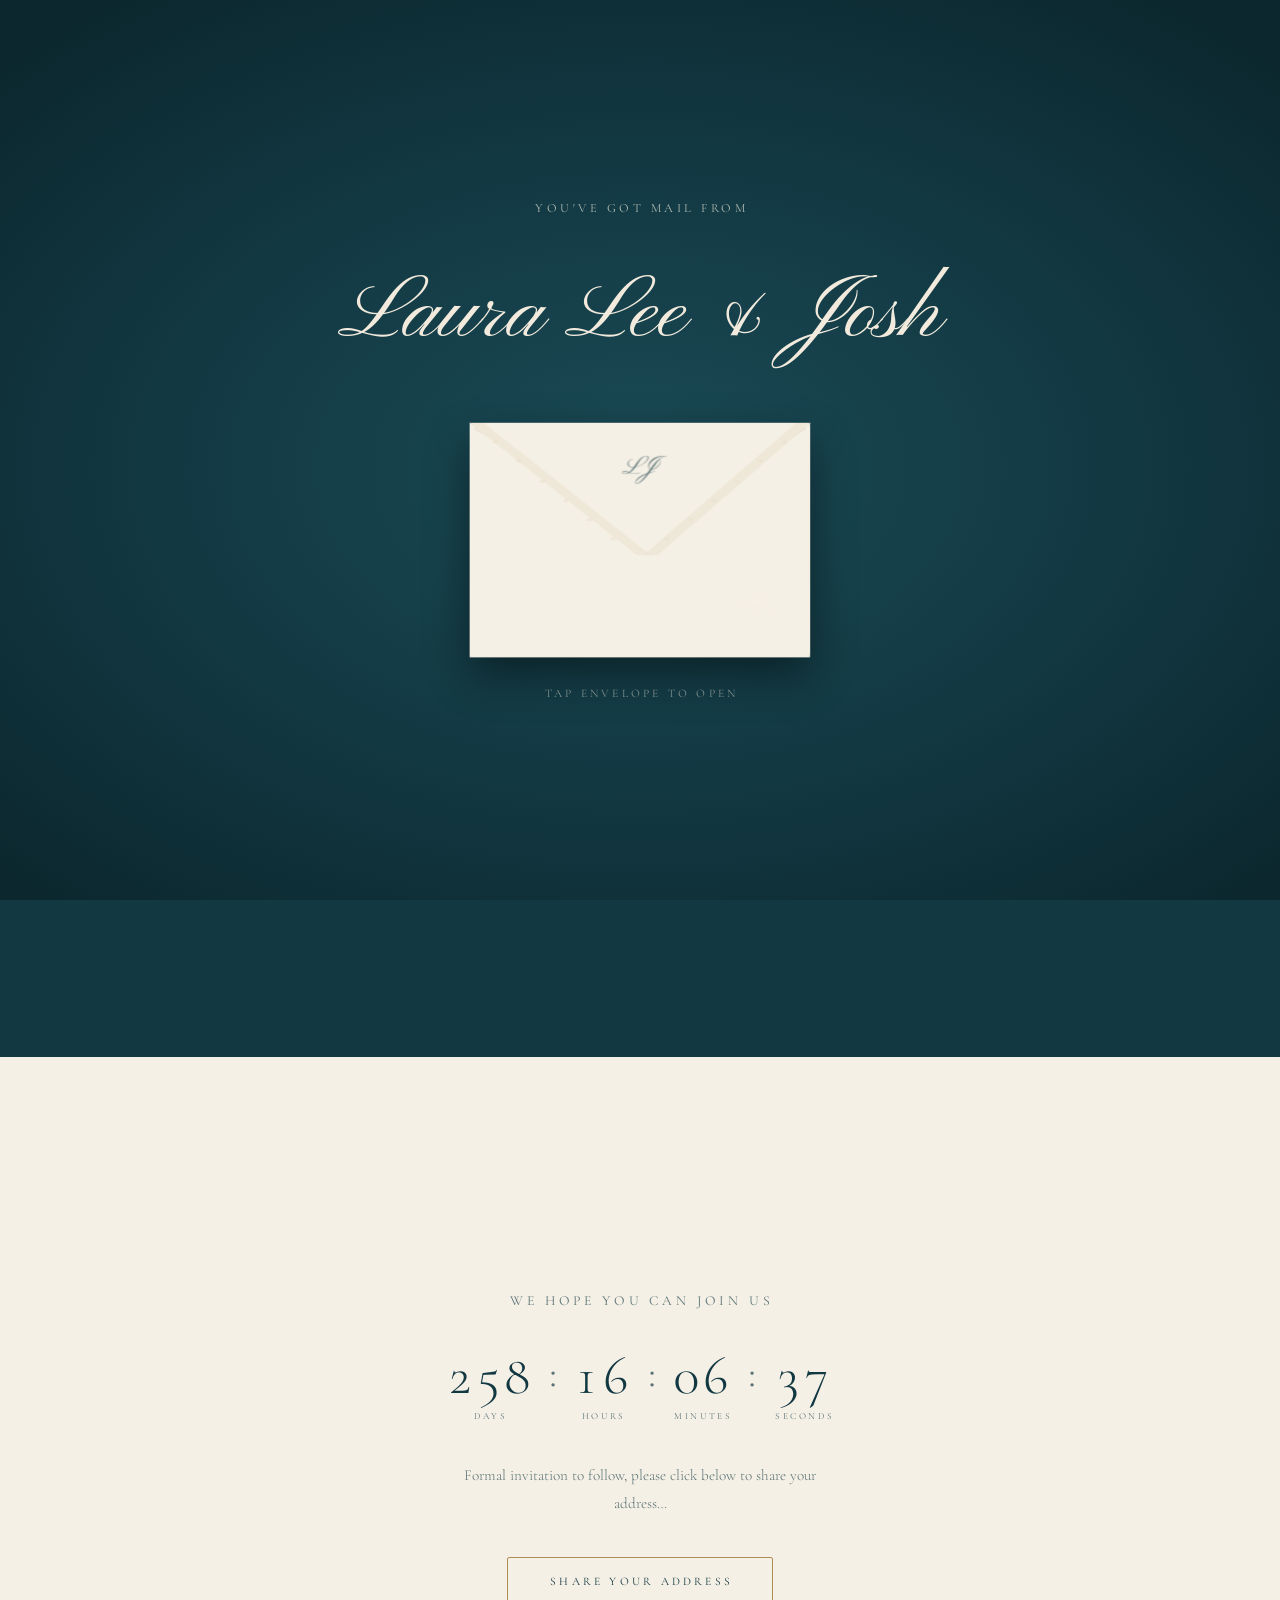
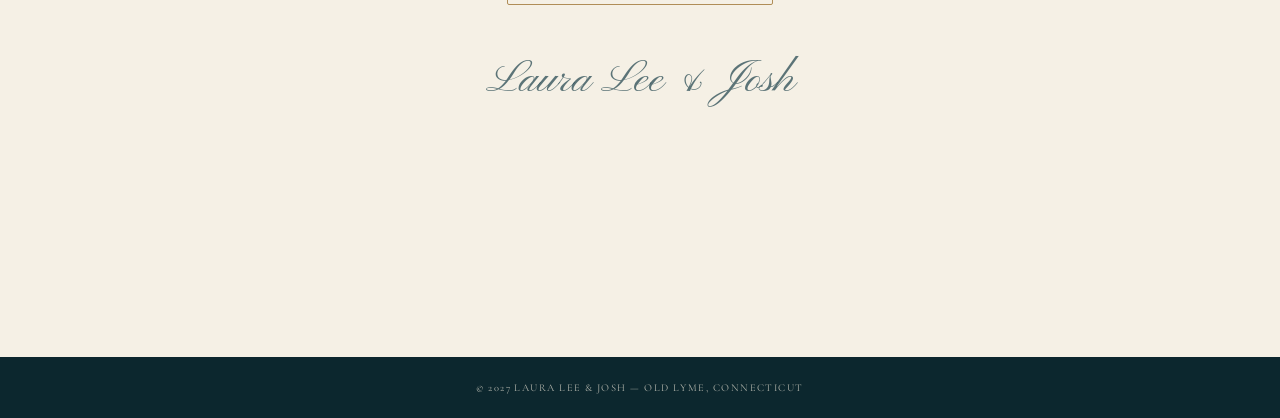
==== index.html @ 355c0dd0 "initial commit" ====
<!DOCTYPE html>
<html lang="en">
<head>
  <meta charset="UTF-8">
  <meta name="viewport" content="width=device-width, initial-scale=1.0">
  <title>Laura Lee &amp; Josh — August 21, 2027</title>
  <meta name="description" content="Laura Lee &amp; Josh are getting married in Old Lyme, Connecticut on August 21, 2027. Formal invitation to follow.">

  <meta property="og:title" content="Laura Lee &amp; Josh — August 21, 2027">
  <meta property="og:description" content="Laura Lee &amp; Josh are getting married in Old Lyme, Connecticut on August 21, 2027. Formal invitation to follow.">
  <meta property="og:image" content="assets/og-image.jpg">
  <meta property="og:image:width" content="1200">
  <meta property="og:image:height" content="630">
  <meta property="og:type" content="website">

  <meta name="twitter:card" content="summary_large_image">
  <meta name="twitter:title" content="Laura Lee &amp; Josh — August 21, 2027">
  <meta name="twitter:description" content="Laura Lee &amp; Josh are getting married in Old Lyme, Connecticut on August 21, 2027. Formal invitation to follow.">
  <meta name="twitter:image" content="assets/og-image.jpg">

  <link rel="preconnect" href="https://fonts.googleapis.com">
  <link rel="preconnect" href="https://fonts.gstatic.com" crossorigin>
  <link href="https://fonts.googleapis.com/css2?family=Pinyon+Script&family=Cormorant+Garamond:wght@300;400;500&display=swap" rel="stylesheet">

  <link rel="stylesheet" href="styles.css">
</head>
<body>
<main>

  <!-- ══════════════ SCENE 1: GATE ══════════════ -->
  <section class="gate" id="gate" aria-label="Save the date announcement">

    <p class="gate-eyebrow" aria-hidden="true">YOU'VE GOT MAIL FROM</p>

    <h1 class="gate-names">Laura Lee &amp; Josh</h1>

    <div class="gate-envelope-wrap">
      <button class="gate-envelope" id="envelope-btn" aria-label="Open the envelope">
        <div class="env-stage">
          <div class="env-scene" id="env-scene">

            <!-- Back panel -->
            <div class="env-back" aria-hidden="true">
              <svg viewBox="0 0 145 100" preserveAspectRatio="none"
                   style="position:absolute;inset:0;width:100%;height:100%"
                   aria-hidden="true" focusable="false">
                <rect width="145" height="100" rx="2" fill="var(--cream-shade)"/>
              </svg>
            </div>

            <!-- Interior lace liner -->
            <div class="env-liner" aria-hidden="true">
              <svg viewBox="0 0 145 100" preserveAspectRatio="none"
                   style="position:absolute;inset:0;width:100%;height:100%"
                   aria-hidden="true" focusable="false">
                <defs>
                  <pattern id="p-liner" x="0" y="0" width="14" height="14"
                           patternUnits="userSpaceOnUse">
                    <path d="M 0 7 Q 3.5 1 7 7 Q 10.5 1 14 7"
                          stroke="var(--cream-shade)" stroke-width="0.75" fill="none"/>
                    <circle cx="7" cy="11.5" r="1" fill="var(--cream-shade)"/>
                  </pattern>
                </defs>
                <rect width="145" height="100" fill="var(--cream)"/>
                <rect width="145" height="100" fill="url(#p-liner)" opacity="0.55"/>
              </svg>
            </div>

            <!-- Body — V-shaped pocket front -->
            <div class="env-body" aria-hidden="true">
              <svg viewBox="0 0 145 100" preserveAspectRatio="none"
                   style="position:absolute;inset:0;width:100%;height:100%"
                   aria-hidden="true" focusable="false">
                <path d="M 0 0 L 72.5 39 L 145 0 L 145 100 L 0 100 Z"
                      fill="var(--cream)"/>
                <path d="M 2 2 L 72.5 40 L 143 2"
                      stroke="var(--cream-shade)" stroke-width="1.5"
                      fill="none" opacity="0.6"/>
              </svg>
            </div>

            <!-- Shadow overlay — sweeps as flap opens -->
            <div class="env-shadow" aria-hidden="true">
              <svg viewBox="0 0 145 100" preserveAspectRatio="none"
                   style="position:absolute;inset:0;width:100%;height:100%"
                   aria-hidden="true" focusable="false">
                <defs>
                  <linearGradient id="g-shadow" x1="0" y1="0" x2="0" y2="1">
                    <stop offset="0%"  stop-color="rgba(0,0,0,0.38)"/>
                    <stop offset="75%" stop-color="rgba(0,0,0,0)"/>
                  </linearGradient>
                </defs>
                <rect width="145" height="100" fill="url(#g-shadow)"/>
              </svg>
            </div>

            <!-- Flap — the rotating 3D piece -->
            <div class="env-flap" id="env-flap">

              <!-- Front face: visible when envelope is closed -->
              <div class="env-flap-front" aria-hidden="true">
                <svg viewBox="0 0 145 100" preserveAspectRatio="none"
                     style="position:absolute;inset:0;width:100%;height:100%"
                     aria-hidden="true" focusable="false">
                  <!-- Flap body -->
                  <polygon points="0,0 145,0 72.5,100" fill="var(--cream)"/>
                  <!-- Lace trim — left edge -->
                  <polygon points="0,0 6,0 77,97 71,97"
                           fill="var(--cream-shade)" opacity="0.45"/>
                  <!-- Lace trim — right edge -->
                  <polygon points="145,0 139,0 74,97 80,97"
                           fill="var(--cream-shade)" opacity="0.45"/>
                  <!-- Scallop dots along left edge -->
                  <circle cx="11" cy="14" r="1.2" fill="var(--cream-shade)" opacity="0.5"/>
                  <circle cx="21" cy="28" r="1.2" fill="var(--cream-shade)" opacity="0.5"/>
                  <circle cx="31" cy="43" r="1.2" fill="var(--cream-shade)" opacity="0.5"/>
                  <circle cx="41" cy="57" r="1.2" fill="var(--cream-shade)" opacity="0.5"/>
                  <circle cx="51" cy="71" r="1.2" fill="var(--cream-shade)" opacity="0.5"/>
                  <circle cx="61" cy="85" r="1.2" fill="var(--cream-shade)" opacity="0.5"/>
                  <!-- Scallop dots along right edge -->
                  <circle cx="134" cy="14" r="1.2" fill="var(--cream-shade)" opacity="0.5"/>
                  <circle cx="124" cy="28" r="1.2" fill="var(--cream-shade)" opacity="0.5"/>
                  <circle cx="114" cy="43" r="1.2" fill="var(--cream-shade)" opacity="0.5"/>
                  <circle cx="104" cy="57" r="1.2" fill="var(--cream-shade)" opacity="0.5"/>
                  <circle cx="94"  cy="71" r="1.2" fill="var(--cream-shade)" opacity="0.5"/>
                  <circle cx="84"  cy="85" r="1.2" fill="var(--cream-shade)" opacity="0.5"/>
                </svg>
                <span class="env-monogram" aria-hidden="true">LJ</span>
              </div>

              <!-- Back face: lace liner underside — visible when open -->
              <div class="env-flap-back" aria-hidden="true">
                <svg viewBox="0 0 145 100" preserveAspectRatio="none"
                     style="position:absolute;inset:0;width:100%;height:100%"
                     aria-hidden="true" focusable="false">
                  <defs>
                    <pattern id="p-flap-back" x="0" y="0" width="14" height="14"
                             patternUnits="userSpaceOnUse">
                      <path d="M 0 7 Q 3.5 1 7 7 Q 10.5 1 14 7"
                            stroke="var(--sand)" stroke-width="0.75" fill="none"/>
                      <circle cx="7" cy="11.5" r="1" fill="var(--sand)"/>
                    </pattern>
                    <clipPath id="cp-flap">
                      <polygon points="0,0 145,0 72.5,100"/>
                    </clipPath>
                  </defs>
                  <polygon points="0,0 145,0 72.5,100" fill="var(--cream-shade)"/>
                  <rect width="145" height="100"
                        fill="url(#p-flap-back)"
                        opacity="0.6"
                        clip-path="url(#cp-flap)"/>
                </svg>
              </div>

            </div><!-- /env-flap -->

            <!-- Ribbon bow -->
            <svg class="env-bow" viewBox="0 0 44 44" fill="none"
                 aria-hidden="true" focusable="false">
              <path d="M 22 23 C 15 15 6 17 7 23 C 8 29 16 29 21 25 Z"
                    fill="var(--cream)" opacity="0.78"/>
              <path d="M 22 23 C 29 15 38 17 37 23 C 36 29 28 29 23 25 Z"
                    fill="var(--cream)" opacity="0.78"/>
              <path d="M 21 25 C 17 31 12 37 9 42"
                    stroke="var(--cream)" stroke-width="1.8"
                    stroke-linecap="round" opacity="0.82"/>
              <path d="M 23 25 C 27 31 32 37 35 42"
                    stroke="var(--cream)" stroke-width="1.8"
                    stroke-linecap="round" opacity="0.82"/>
              <ellipse cx="22" cy="23.5" rx="3.8" ry="2.6"
                       fill="var(--cream)" opacity="0.95"/>
            </svg>

          </div><!-- /env-scene -->
        </div><!-- /env-stage -->
      </button>
    </div><!-- /gate-envelope-wrap -->

    <p class="gate-prompt" id="gate-prompt" aria-hidden="true">TAP ENVELOPE TO OPEN</p>

  </section><!-- /gate -->


  <!-- ══════════════ SCENE 3: CARD ══════════════ -->
  <section class="card-scene" id="card" aria-hidden="true" tabindex="-1">

    <p class="card-eyebrow">WE'RE GETTING MARRIED!</p>

    <h2 class="card-names">Laura Lee &amp; Josh</h2>

    <!-- The Still Life -->
    <div class="still-life"
         role="img"
         aria-label="Save the date card with wedding photos, greenery, and a coral wax seal reading August 21st 2027, Old Lyme, Connecticut">

      <!-- z0: Envelope back panel -->
      <div class="sl-back"></div>

      <!-- z1: Open flap with lace liner arch -->
      <div class="sl-flap-open" aria-hidden="true">
        <svg viewBox="0 0 480 220" preserveAspectRatio="none"
             style="width:100%;height:100%" aria-hidden="true" focusable="false">
          <defs>
            <pattern id="p-open-flap" x="0" y="0" width="16" height="16"
                     patternUnits="userSpaceOnUse">
              <path d="M 0 8 Q 4 1.5 8 8 Q 12 1.5 16 8"
                    stroke="var(--sand)" stroke-width="0.9" fill="none"/>
              <circle cx="8" cy="13" r="1.1" fill="var(--sand)"/>
            </pattern>
          </defs>
          <path d="M 0 0 L 480 0 L 480 165
                   Q 445 140 405 155 Q 365 172 325 150
                   Q 285 128 245 150 Q 205 172 165 152
                   Q 125 132 85 155 Q 45 178 0 158 Z"
                fill="var(--cream-shade)"/>
          <path d="M 0 0 L 480 0 L 480 165
                   Q 445 140 405 155 Q 365 172 325 150
                   Q 285 128 245 150 Q 205 172 165 152
                   Q 125 132 85 155 Q 45 178 0 158 Z"
                fill="url(#p-open-flap)" opacity="0.4"/>
          <!-- Scalloped bottom edge -->
          <path d="M 0 158 Q 45 178 85 155 Q 125 132 165 152
                   Q 205 172 245 150 Q 285 128 325 150
                   Q 365 172 405 155 Q 445 140 480 165"
                stroke="var(--cream-deep)" stroke-width="2" fill="none"/>
        </svg>
      </div>

      <!-- z2: Greenery -->
      <svg class="sl-greenery" viewBox="0 0 480 380"
           preserveAspectRatio="xMidYMax meet"
           aria-hidden="true" focusable="false">
        <!-- Left: arcing stem with alternating oval leaves -->
        <path d="M 95 370 Q 82 285 93 205 Q 102 152 96 82 Q 93 50 98 18"
              stroke="var(--marsh)" stroke-width="2.5"
              fill="none" stroke-linecap="round"/>
        <ellipse cx="81" cy="338" rx="17" ry="9"
                 transform="rotate(-34 81 338)" fill="var(--marsh)" opacity="0.9"/>
        <ellipse cx="109" cy="304" rx="17" ry="9"
                 transform="rotate(22 109 304)" fill="var(--marsh-pale)"/>
        <ellipse cx="80" cy="272" rx="16" ry="8.5"
                 transform="rotate(-36 80 272)" fill="var(--marsh)" opacity="0.9"/>
        <ellipse cx="108" cy="241" rx="15.5" ry="8"
                 transform="rotate(19 108 241)" fill="var(--marsh-pale)" opacity="0.85"/>
        <ellipse cx="82" cy="212" rx="14.5" ry="7.5"
                 transform="rotate(-30 82 212)" fill="var(--marsh)" opacity="0.85"/>
        <ellipse cx="106" cy="184" rx="14" ry="7"
                 transform="rotate(24 106 184)" fill="var(--marsh-pale)" opacity="0.8"/>
        <ellipse cx="84" cy="158" rx="13" ry="6.5"
                 transform="rotate(-28 84 158)" fill="var(--marsh)" opacity="0.8"/>
        <ellipse cx="103" cy="132" rx="12" ry="6"
                 transform="rotate(20 103 132)" fill="var(--marsh-pale)" opacity="0.75"/>
        <ellipse cx="86" cy="108" rx="11" ry="5.5"
                 transform="rotate(-22 86 108)" fill="var(--marsh)" opacity="0.75"/>
        <ellipse cx="100" cy="86"  rx="10" ry="5"
                 transform="rotate(16 100 86)"  fill="var(--marsh-pale)" opacity="0.7"/>
        <ellipse cx="88" cy="66"   rx="9"  ry="4.5"
                 transform="rotate(-18 88 66)"   fill="var(--marsh)" opacity="0.7"/>
        <ellipse cx="98" cy="48"   rx="8"  ry="4"
                 transform="rotate(12 98 48)"    fill="var(--marsh-pale)" opacity="0.6"/>

        <!-- Right: drooping amaranthus from upper right -->
        <path d="M 402 0 Q 398 44 386 80 Q 372 118 352 148"
              stroke="var(--marsh)" stroke-width="2.5"
              fill="none" stroke-linecap="round"/>
        <path d="M 399 14 Q 414 38 408 64"
              stroke="var(--marsh-pale)" stroke-width="1.7"
              fill="none" stroke-linecap="round" opacity="0.9"/>
        <path d="M 394 32 Q 412 56 400 82"
              stroke="var(--marsh)" stroke-width="1.7"
              fill="none" stroke-linecap="round" opacity="0.85"/>
        <path d="M 388 52 Q 406 76 392 102"
              stroke="var(--marsh-pale)" stroke-width="1.6"
              fill="none" stroke-linecap="round" opacity="0.85"/>
        <path d="M 380 74 Q 398 97 382 122"
              stroke="var(--marsh)" stroke-width="1.6"
              fill="none" stroke-linecap="round" opacity="0.8"/>
        <path d="M 369 97 Q 387 120 370 145"
              stroke="var(--marsh-pale)" stroke-width="1.5"
              fill="none" stroke-linecap="round" opacity="0.78"/>
        <path d="M 358 120 Q 374 142 356 165"
              stroke="var(--marsh)" stroke-width="1.5"
              fill="none" stroke-linecap="round" opacity="0.75"/>
        <ellipse cx="397" cy="22"  rx="5.5" ry="3"
                 transform="rotate(-18 397 22)"  fill="var(--marsh-pale)" opacity="0.7"/>
        <ellipse cx="391" cy="48"  rx="5"   ry="3"
                 transform="rotate(-12 391 48)"  fill="var(--marsh)"      opacity="0.7"/>
        <ellipse cx="383" cy="74"  rx="4.5" ry="2.8"
                 transform="rotate(-8 383 74)"   fill="var(--marsh-pale)" opacity="0.65"/>
        <ellipse cx="372" cy="99"  rx="4"   ry="2.5"
                 fill="var(--marsh)"      opacity="0.65"/>
        <ellipse cx="360" cy="122" rx="3.5" ry="2.2"
                 fill="var(--marsh-pale)" opacity="0.6"/>
      </svg>

      <!-- z3: Photo A -->
      <div class="sl-photo sl-photo-a">
        <img src="assets/photo-1.jpg"
             alt="Laura Lee and Josh"
             width="800" height="1000">
      </div>

      <!-- z4: Photo B -->
      <div class="sl-photo sl-photo-b">
        <img src="assets/photo-2.jpg"
             alt="Laura Lee and Josh"
             width="800" height="1000"
             loading="lazy">
      </div>

      <!-- z5: The card -->
      <div class="sl-card">
        <p class="sl-card-script">Save our Date</p>
      </div>

      <!-- z6: Envelope front pocket -->
      <div class="sl-pocket" aria-hidden="true">
        <svg viewBox="0 0 100 100" preserveAspectRatio="none"
             style="width:100%;height:100%" aria-hidden="true" focusable="false">
          <path d="M 0 0 L 50 29 L 100 0 L 100 100 L 0 100 Z"
                fill="var(--cream)"/>
          <path d="M 2 2 L 50 30 L 98 2"
                stroke="var(--cream-deep)" stroke-width="2.5"
                fill="none" opacity="0.42"/>
        </svg>
      </div>

      <!-- z7: Wax seal -->
      <div class="sl-seal" aria-hidden="true">
        <svg viewBox="-4 -4 108 108"
             style="position:absolute;inset:0;width:100%;height:100%"
             aria-hidden="true" focusable="false">
          <!-- Shadow -->
          <path d="M 36.6 17.7
                   Q 50 -5.7 63.4 17.7
                   Q 89.35 10.65 82.3 36.6
                   Q 105.7 50 82.3 63.4
                   Q 89.35 89.35 63.4 82.3
                   Q 50 105.7 36.6 82.3
                   Q 10.65 89.35 17.7 63.4
                   Q -5.7 50 17.7 36.6
                   Q 10.65 10.65 36.6 17.7 Z"
                fill="var(--coral-deep)"
                transform="translate(0.5 2.5)"
                opacity="0.65"/>
          <!-- Flower -->
          <path d="M 36.6 17.7
                   Q 50 -5.7 63.4 17.7
                   Q 89.35 10.65 82.3 36.6
                   Q 105.7 50 82.3 63.4
                   Q 89.35 89.35 63.4 82.3
                   Q 50 105.7 36.6 82.3
                   Q 10.65 89.35 17.7 63.4
                   Q -5.7 50 17.7 36.6
                   Q 10.65 10.65 36.6 17.7 Z"
                fill="var(--coral)"/>
        </svg>
        <div class="seal-text-overlay" aria-hidden="true">
          <p>08.21.2027</p>
          <p>OLD LYME</p>
          <p>CONNECTICUT</p>
        </div>
      </div>

      <!-- z8: Monogram on pocket face -->
      <p class="sl-monogram" aria-hidden="true">LJ</p>

    </div><!-- /still-life -->

    <div class="card-footer">
      <p class="card-location">OLD LYME, CONNECTICUT</p>
      <p class="card-date">08.21.2027</p>
      <p class="card-formal">Formal invitation to follow</p>
    </div>

    <!-- Scroll hint -->
    <div class="scroll-hint" aria-hidden="true">
      <div class="scroll-hint-line"></div>
      <svg viewBox="0 0 14 8" aria-hidden="true" focusable="false">
        <polyline points="1,1 7,7 13,1"/>
      </svg>
    </div>

  </section><!-- /card-scene -->


  <!-- ══════════════ SCENE 4: COUNTDOWN ══════════════ -->
  <section class="countdown-section" id="countdown"
           aria-label="Wedding countdown and address collection">

    <p class="countdown-heading" id="countdown-heading">WE HOPE YOU CAN JOIN US</p>

    <div class="countdown-display"
         id="countdown-display"
         aria-live="off"
         aria-atomic="true"
         aria-label="Countdown to the wedding">
      <div class="countdown-group">
        <span class="countdown-num" id="cd-days">365</span>
        <span class="countdown-unit">DAYS</span>
      </div>
      <span class="countdown-sep" aria-hidden="true">:</span>
      <div class="countdown-group">
        <span class="countdown-num" id="cd-hours">00</span>
        <span class="countdown-unit">HOURS</span>
      </div>
      <span class="countdown-sep" aria-hidden="true">:</span>
      <div class="countdown-group">
        <span class="countdown-num" id="cd-minutes">00</span>
        <span class="countdown-unit">MINUTES</span>
      </div>
      <span class="countdown-sep" aria-hidden="true">:</span>
      <div class="countdown-group">
        <span class="countdown-num" id="cd-seconds">00</span>
        <span class="countdown-unit">SECONDS</span>
      </div>
    </div>

    <p class="countdown-body">
      Formal invitation to follow, please click below to share your address&hellip;
    </p>

    <a class="address-btn"
       id="address-btn"
       href="#"
       target="_blank"
       rel="noopener noreferrer">SHARE YOUR ADDRESS</a>

    <p class="countdown-sig">Laura Lee &amp; Josh</p>

  </section>

</main>

<footer>
  <p>&copy; 2027 Laura Lee &amp; Josh &mdash; Old Lyme, Connecticut</p>
</footer>

<script src="script.js"></script>
</body>
</html>
---- styles.css ----
/* ============================================================
   Josh & Laura Lee — Save the Date
   August 21, 2027 · Old Lyme, Connecticut
   ============================================================ */

/* ── 1. Tokens ─────────────────────────────────────────────── */
:root {
  /* Ground */
  --deep:        #123842;
  --deep-shade:  #0C272E;
  --deep-lift:   #1A4A55;

  /* Paper */
  --cream:       #F5F0E5;
  --cream-shade: #E7DECB;
  --cream-deep:  #D9CDB4;

  /* Accents */
  --sand:        #DCC9AE;
  --coral:       #C4705C;
  --coral-deep:  #A85944;
  --marsh:       #8DA57F;
  --marsh-pale:  #B4C4A4;
  --brass:       #B08D57;

  /* Type on dark */
  --ink-on-deep:      #F2EBDD;
  --ink-on-deep-soft: rgba(242, 235, 221, 0.72);

  /* Type on light */
  --ink-on-cream:      #123842;
  --ink-on-cream-soft: rgba(18, 56, 66, 0.68);

  /* Motion */
  --ease-out-soft:    cubic-bezier(0.22, 0.61, 0.36, 1);
  --ease-in-out-soft: cubic-bezier(0.65, 0, 0.35, 1);
  --ease-paper:       cubic-bezier(0.34, 1.26, 0.64, 1);
}

/* ── 2. Reset ──────────────────────────────────────────────── */
*, *::before, *::after {
  box-sizing: border-box;
  margin: 0;
  padding: 0;
}

html {
  height: 100%;
}

html.scroll-locked {
  overflow: hidden;
}

body {
  font-family: 'Cormorant Garamond', 'EB Garamond', Georgia, serif;
  background: var(--deep);
  color: var(--ink-on-deep);
  -webkit-font-smoothing: antialiased;
  overflow-x: hidden;
}

img {
  display: block;
  max-width: 100%;
}

button {
  background: none;
  border: none;
  cursor: pointer;
  font: inherit;
  color: inherit;
}

/* ── 3. Gate Scene ─────────────────────────────────────────── */
.gate {
  position: fixed;
  inset: 0;
  z-index: 100;
  display: flex;
  flex-direction: column;
  align-items: center;
  justify-content: center;
  gap: clamp(0.9rem, 2.5vw, 1.5rem);
  padding: 2rem 1rem;
  background: radial-gradient(
    ellipse 70% 65% at 50% 52%,
    var(--deep-lift) 0%,
    var(--deep) 55%,
    var(--deep-shade) 100%
  );
}

.gate.is-hidden {
  display: none;
}

/* Gate opening crossfade */
.gate.is-opening {
  animation: gate-bg-out 600ms var(--ease-in-out-soft) 1000ms forwards;
}

@keyframes gate-bg-out {
  to { opacity: 0; }
}

/* ── 4. Gate Typography ────────────────────────────────────── */
.gate-eyebrow {
  font-size: clamp(0.62rem, 1.6vw, 0.78rem);
  font-weight: 400;
  color: var(--ink-on-deep-soft);
  text-transform: uppercase;
  letter-spacing: 0.28em;
  text-indent: 0.28em;
  opacity: 0;
  transform: translateY(12px);
  animation: fade-up 900ms var(--ease-out-soft) 200ms forwards;
}

.gate-names {
  font-family: 'Pinyon Script', 'Parisienne', cursive;
  font-size: clamp(2.6rem, 11vw, 5.5rem);
  font-weight: 400;
  color: var(--ink-on-deep);
  line-height: 1.1;
  padding: 0.25em 0.2em 0.35em;
  overflow: visible;
  opacity: 0;
  transform: translateY(12px);
  animation: fade-up 1100ms var(--ease-out-soft) 500ms forwards;
}

.gate-prompt {
  font-size: clamp(0.58rem, 1.5vw, 0.72rem);
  font-weight: 400;
  color: var(--ink-on-deep-soft);
  text-transform: uppercase;
  letter-spacing: 0.28em;
  text-indent: 0.28em;
  opacity: 0;
  transform: translateY(12px);
}

.gate-prompt.is-visible {
  opacity: 0.7;
  transform: translateY(0);
  transition: opacity 800ms var(--ease-out-soft), transform 800ms var(--ease-out-soft);
}

.gate-prompt.is-pulsing {
  animation: prompt-pulse 2.6s ease-in-out infinite;
}

.gate-prompt.is-urgent {
  animation: prompt-pulse-deep 2.6s ease-in-out infinite;
}

@keyframes fade-up {
  to { opacity: 1; transform: translateY(0); }
}

@keyframes prompt-pulse {
  0%, 100% { opacity: 0.55; }
  50% { opacity: 1; }
}

@keyframes prompt-pulse-deep {
  0%, 100% { opacity: 0.28; transform: translateY(0); }
  50% { opacity: 1; transform: translateY(-3px); }
}

/* Gate text out during opening sequence */
.gate.is-opening .gate-eyebrow {
  animation: gate-text-out 350ms var(--ease-in-out-soft) 0ms both;
}
.gate.is-opening .gate-names {
  animation: gate-text-out 350ms var(--ease-in-out-soft) 80ms both;
}
.gate.is-opening .gate-prompt {
  animation: gate-text-out 200ms var(--ease-out-soft) 0ms both;
}

@keyframes gate-text-out {
  from { opacity: 1; transform: translateY(0); }
  to   { opacity: 0; transform: translateY(-16px); }
}

/* ── 5. Envelope Wrapper ───────────────────────────────────── */
.gate-envelope-wrap {
  opacity: 0;
  transform: translateY(12px);
  animation: fade-up 1000ms var(--ease-out-soft) 900ms forwards;
}

.gate-envelope-wrap.is-wiggling {
  animation: env-wiggle 600ms var(--ease-out-soft);
}

@keyframes env-wiggle {
  0%   { transform: rotate(0deg); }
  25%  { transform: rotate(-1.5deg); }
  75%  { transform: rotate(1.5deg); }
  100% { transform: rotate(0deg); }
}

.gate-envelope {
  display: block;
  padding: 0;
  border: none;
  background: none;
  cursor: pointer;
  -webkit-tap-highlight-color: transparent;
  touch-action: manipulation;
}

.gate-envelope:focus-visible {
  outline: 2px solid var(--brass);
  outline-offset: 8px;
  border-radius: 4px;
}

/* ── 6. Envelope 3D Structure ──────────────────────────────── */
.env-stage {
  perspective: 1000px;
  perspective-origin: 50% 30%;
  width: min(78vw, 340px);
  aspect-ratio: 1.45 / 1;
  position: relative;
}

.env-scene {
  width: 100%;
  height: 100%;
  position: relative;
  transform-style: preserve-3d;
  transform: scale(1) translateY(0) translateZ(0);
}

/* Hover lift — pointer devices only, not during animation */
@media (hover: hover) {
  .gate-envelope:hover:not(:disabled) .env-scene {
    transform: translateY(-4px) scale(1.015);
    filter: drop-shadow(0 22px 44px rgba(0, 0, 0, 0.55));
    transition: transform 400ms var(--ease-out-soft),
                filter 400ms var(--ease-out-soft);
  }
}

.env-back,
.env-liner,
.env-body,
.env-flap {
  position: absolute;
  top: 0;
  left: 0;
  width: 100%;
  height: 100%;
}

/* Back panel — no overflow:hidden inside preserve-3d (breaks Safari 3D) */
.env-back {
  box-shadow: 0 18px 40px rgba(0, 0, 0, 0.45);
}

.env-back-shape {
  width: 100%;
  height: 100%;
}

/* Interior lace liner — no overflow:hidden for same reason */
.env-liner {
  opacity: 0;
  transform: translateZ(0.5px);
}

/* Envelope body — V-shaped pocket front */
.env-body {
  transform: translateZ(2px);
  overflow: visible;
}

/* Shadow overlay on env-body — sweeps as flap opens */
.env-shadow {
  position: absolute;
  inset: 0;
  pointer-events: none;
  transform: translateZ(2.5px);
  opacity: 0;
  /* no border-radius — inside preserve-3d context */
}

/* Flap — the rotating piece */
.env-flap {
  height: 58%;
  bottom: auto;
  transform-origin: top center;
  transform-style: preserve-3d;
  transform: translateZ(3px);
}

.env-flap-front,
.env-flap-back {
  position: absolute;
  inset: 0;
  backface-visibility: hidden;
  -webkit-backface-visibility: hidden;
}

.env-flap-back {
  transform: rotateX(180deg);
}

/* Monogram on flap */
.env-monogram {
  position: absolute;
  top: 34%;
  left: 50%;
  transform: translate(-50%, -50%);
  font-family: 'Pinyon Script', 'Parisienne', cursive;
  font-size: clamp(1.1rem, 3.8vw, 1.6rem);
  color: var(--ink-on-cream-soft);
  pointer-events: none;
  z-index: 1;
  line-height: 1;
}

/* Ribbon bow */
.env-bow {
  position: absolute;
  bottom: 16%;
  right: 10%;
  width: clamp(28px, 9vw, 40px);
  height: clamp(28px, 9vw, 40px);
  transform: rotate(-20deg);
  transform-origin: center;
  overflow: visible;
  transform: translateZ(4px) rotate(-20deg);
}

/* ── 7. Envelope Opening Animation (1600ms total) ── */

/* Scene: hold, then smooth zoom approach from 600ms */
.gate.is-opening .env-scene {
  animation: env-scene-open 1600ms linear forwards;
  will-change: transform;
}

@keyframes env-scene-open {
  0%      { transform: scale(1)   translateY(0)   translateZ(0);
            animation-timing-function: linear; }
  37.5%   { transform: scale(1)   translateY(0)   translateZ(0);
            animation-timing-function: cubic-bezier(0.65, 0, 0.35, 1); }
  93.75%  { transform: scale(5.2) translateY(-4%) translateZ(0); }
  100%    { transform: scale(5.2) translateY(-4%) translateZ(0); }
}

/* Flap opens 0–1000ms */
.gate.is-opening .env-flap {
  animation: env-flap-open 1600ms linear forwards;
  will-change: transform;
}

@keyframes env-flap-open {
  0%    { transform: rotateX(0deg)    translateZ(3px);
          animation-timing-function: cubic-bezier(0.45, 0, 0.35, 1); }
  62.5% { transform: rotateX(-168deg) translateZ(3px); }
  100%  { transform: rotateX(-168deg) translateZ(3px); }
}

/* Liner reveals 0–500ms */
.gate.is-opening .env-liner {
  animation: env-liner-reveal 1600ms linear forwards;
}

@keyframes env-liner-reveal {
  0%     { opacity: 0; }
  31.25% { opacity: 1; }
  100%   { opacity: 1; }
}

/* Bow releases 0–520ms */
.gate.is-opening .env-bow {
  animation: env-bow-release 1600ms linear forwards;
}

@keyframes env-bow-release {
  0%    { transform: translateZ(4px) rotate(-20deg) scale(1)   translateY(0px);  opacity: 1;
          animation-timing-function: var(--ease-out-soft); }
  32.5% { transform: translateZ(4px) rotate(-55deg) scale(0.4) translateY(14px); opacity: 0; }
  100%  { transform: translateZ(4px) rotate(-55deg) scale(0.4) translateY(14px); opacity: 0; }
}

/* Shadow sweeps 100–1000ms */
.gate.is-opening .env-shadow {
  animation: env-shadow-sweep 1600ms linear forwards;
}

@keyframes env-shadow-sweep {
  0%     { opacity: 0; }
  6.25%  { opacity: 0.3; }
  62.5%  { opacity: 0; }
  100%   { opacity: 0; }
}

/* ── 8. Card Scene ─────────────────────────────────────────── */
.card-scene {
  min-height: 100vh;
  min-height: 100svh;
  display: flex;
  flex-direction: column;
  align-items: center;
  justify-content: center;
  gap: clamp(0.8rem, 2vw, 1.4rem);
  padding: clamp(2rem, 5vw, 4rem) 1rem clamp(2rem, 4vw, 3.5rem);
  background: var(--deep);
  position: relative;
  opacity: 0;
  pointer-events: none;
}

.card-scene.is-revealed {
  opacity: 1;
  pointer-events: auto;
  animation: scene-fade-in 400ms var(--ease-out-soft) forwards;
}

@keyframes scene-fade-in {
  from { opacity: 0; }
  to   { opacity: 1; }
}

/* Card typography — all start hidden for stagger reveal */
.card-eyebrow {
  font-size: clamp(0.66rem, 2vw, 0.82rem);
  font-weight: 400;
  color: var(--ink-on-deep-soft);
  text-transform: uppercase;
  letter-spacing: 0.28em;
  text-indent: 0.28em;
  opacity: 0;
  transform: translateY(10px);
}

.card-names {
  font-family: 'Pinyon Script', 'Parisienne', cursive;
  font-size: clamp(2.4rem, 10vw, 5rem);
  font-weight: 400;
  color: var(--ink-on-deep);
  line-height: 1.1;
  padding: 0.25em 0.2em 0.35em;
  overflow: visible;
  opacity: 0;
  transform: translateY(14px);
}

.card-footer {
  text-align: center;
  opacity: 0;
  transform: translateY(10px);
}

.card-location,
.card-date {
  font-size: clamp(0.92rem, 3vw, 1.2rem);
  font-weight: 400;
  color: var(--ink-on-deep-soft);
  text-transform: uppercase;
  letter-spacing: 0.2em;
  text-indent: 0.2em;
  line-height: 2;
}

.card-formal {
  font-family: 'Pinyon Script', 'Parisienne', cursive;
  font-size: clamp(1.25rem, 4.5vw, 1.9rem);
  color: var(--ink-on-deep);
  line-height: 1.3;
  padding: 0.1em 0;
}

/* Card staggered reveal */
.card-scene.is-revealed .card-eyebrow {
  animation: fade-up 700ms var(--ease-out-soft) 0ms forwards;
}
.card-scene.is-revealed .card-names {
  animation: fade-up 900ms var(--ease-out-soft) 150ms forwards;
}
.card-scene.is-revealed .card-footer {
  animation: fade-up 900ms var(--ease-out-soft) 1500ms forwards;
}

/* ── 9. Still Life ─────────────────────────────────────────── */
.still-life {
  position: relative;
  width: min(92vw, 480px);
  aspect-ratio: 1 / 1.15;
}

/* z0 — envelope back panel */
.sl-back {
  position: absolute;
  inset: 5% 7%;
  background: var(--cream-shade);
  border-radius: 3px;
  box-shadow: 0 12px 36px rgba(0, 0, 0, 0.38);
}

/* z1 — open flap with lace */
.sl-flap-open {
  position: absolute;
  top: 0;
  left: 4%;
  right: 4%;
  height: 44%;
  z-index: 1;
  opacity: 0;
  transform: scale(0.96);
}

/* z2 — greenery */
.sl-greenery {
  position: absolute;
  top: -8%;
  left: 0;
  right: 0;
  height: 65%;
  z-index: 2;
  opacity: 0;
  transform: scale(0.96);
  pointer-events: none;
}

/* z3 & z4 — photos */
.sl-photo {
  position: absolute;
  border: 7px solid var(--cream);
  box-shadow: 0 6px 20px rgba(0, 0, 0, 0.32);
  overflow: hidden;
  z-index: 3;
  opacity: 0;
}

.sl-photo img {
  width: 100%;
  height: 100%;
  object-fit: cover;
  filter: grayscale(100%) contrast(1.05);
}

.sl-photo-a {
  width: 41%;
  aspect-ratio: 4 / 5;
  left: 5%;
  top: 12%;
  transform: rotate(-4deg) translateY(40px);
  z-index: 3;
}

.sl-photo-b {
  width: 41%;
  aspect-ratio: 4 / 5;
  left: 11%;
  top: 33%;
  transform: rotate(3deg) translateY(40px);
  z-index: 4;
}

/* z5 — the card */
.sl-card {
  position: absolute;
  right: 4%;
  top: 7%;
  width: 52%;
  height: 67%;
  background: var(--cream);
  border-radius: 40% 40% 3px 3px / 8% 8% 3px 3px;
  display: flex;
  align-items: center;
  justify-content: flex-start;
  padding-top: 16%;
  box-shadow: 0 4px 18px rgba(0, 0, 0, 0.16);
  z-index: 5;
  opacity: 0;
  transform: translateY(30px);
}

.sl-card-script {
  font-family: 'Pinyon Script', 'Parisienne', cursive;
  font-size: clamp(1.6rem, 6vw, 2.6rem);
  color: var(--ink-on-cream);
  line-height: 1.1;
  padding: 0.2em 0.3em 0.3em;
  overflow: visible;
  text-align: center;
}

/* z6 — pocket front */
.sl-pocket {
  position: absolute;
  bottom: 0;
  left: 0;
  right: 0;
  height: 43%;
  z-index: 6;
  opacity: 0;
  overflow: hidden;
}

/* z7 — seal */
.sl-seal {
  position: absolute;
  width: 36%;
  aspect-ratio: 1;
  right: 14%;
  top: 61%;
  transform: translateY(-50%) scale(0.7);
  transform-origin: center;
  z-index: 7;
  opacity: 0;
}

.seal-text-overlay {
  position: absolute;
  inset: 0;
  display: flex;
  flex-direction: column;
  align-items: center;
  justify-content: center;
  gap: 0.15em;
  padding: 25% 10%;
}

.seal-text-overlay p {
  font-size: clamp(0.6rem, 2.2vw, 0.88rem);
  color: var(--cream);
  text-transform: uppercase;
  letter-spacing: 0.15em;
  text-indent: 0.15em;
  font-weight: 400;
  line-height: 1.15;
  text-align: center;
  white-space: nowrap;
}

/* z8 — monogram on pocket */
.sl-monogram {
  position: absolute;
  font-family: 'Pinyon Script', 'Parisienne', cursive;
  font-size: clamp(1.3rem, 5vw, 2rem);
  color: var(--ink-on-cream-soft);
  left: 50%;
  bottom: 6%;
  transform: translateX(-50%);
  z-index: 8;
  pointer-events: none;
  opacity: 0;
}

/* Still life reveal stagger */
.card-scene.is-revealed .sl-flap-open,
.card-scene.is-revealed .sl-greenery {
  animation: sl-scale-in 800ms var(--ease-out-soft) 400ms forwards;
}
.card-scene.is-revealed .sl-photo-a {
  animation: sl-photo-a-rise 700ms var(--ease-out-soft) 650ms forwards;
}
.card-scene.is-revealed .sl-photo-b {
  animation: sl-photo-b-rise 700ms var(--ease-out-soft) 780ms forwards;
}
.card-scene.is-revealed .sl-card {
  animation: sl-rise 700ms var(--ease-out-soft) 900ms forwards;
}
.card-scene.is-revealed .sl-pocket {
  animation: sl-fade 500ms var(--ease-out-soft) 1000ms forwards;
}
.card-scene.is-revealed .sl-monogram {
  animation: sl-fade 500ms var(--ease-out-soft) 1000ms forwards;
}
.card-scene.is-revealed .sl-seal {
  animation: sl-seal-pop 600ms var(--ease-paper) 1200ms forwards;
}

@keyframes sl-scale-in {
  to { opacity: 1; transform: scale(1); }
}
@keyframes sl-photo-a-rise {
  to { opacity: 1; transform: rotate(-4deg) translateY(0); }
}
@keyframes sl-photo-b-rise {
  to { opacity: 1; transform: rotate(3deg) translateY(0); }
}
@keyframes sl-rise {
  to { opacity: 1; transform: translateY(0); }
}
@keyframes sl-fade {
  to { opacity: 1; }
}
@keyframes sl-seal-pop {
  to { opacity: 1; transform: translateY(-50%) scale(1); }
}

/* ── 10. Scroll Hint ───────────────────────────────────────── */
.scroll-hint {
  position: absolute;
  bottom: clamp(1rem, 2.5vw, 1.8rem);
  left: 50%;
  transform: translateX(-50%);
  opacity: 0;
  display: flex;
  flex-direction: column;
  align-items: center;
  gap: 0.4rem;
}

.card-scene.is-revealed .scroll-hint {
  animation: sl-fade 600ms var(--ease-out-soft) 2800ms forwards;
}

.scroll-hint-line {
  width: 1px;
  height: 28px;
  background: var(--brass);
  opacity: 0.5;
  animation: scroll-line-pulse 2.4s ease-in-out 3400ms infinite;
}

@keyframes scroll-line-pulse {
  0%, 100% { transform: scaleY(1); opacity: 0.5; }
  50%       { transform: scaleY(1.3); opacity: 0.9; }
}

.scroll-hint svg {
  width: 14px;
  height: 8px;
  stroke: var(--brass);
  fill: none;
  stroke-width: 1.5;
  stroke-linecap: round;
  stroke-linejoin: round;
  opacity: 0.7;
}

/* ── 11. Countdown Section ─────────────────────────────────── */
.countdown-section {
  background: var(--cream);
  min-height: 100vh;
  min-height: 100svh;
  display: flex;
  flex-direction: column;
  align-items: center;
  justify-content: center;
  gap: clamp(1.5rem, 3.5vw, 2.5rem);
  padding: clamp(3rem, 7vw, 5rem) 1.5rem;
}

.countdown-heading {
  font-size: clamp(0.7rem, 2vw, 0.86rem);
  font-weight: 400;
  color: var(--ink-on-cream-soft);
  text-transform: uppercase;
  letter-spacing: 0.28em;
  text-indent: 0.28em;
  text-align: center;
}

.countdown-today {
  font-family: 'Pinyon Script', 'Parisienne', cursive;
  font-size: clamp(2.5rem, 9vw, 4.5rem);
  color: var(--ink-on-cream);
  display: none;
}

.countdown-display {
  display: flex;
  align-items: flex-start;
  gap: clamp(0.4rem, 1.5vw, 1rem);
}

.countdown-group {
  display: flex;
  flex-direction: column;
  align-items: center;
  gap: 0.4rem;
}

.countdown-num {
  font-size: clamp(1.9rem, 8vw, 3.4rem);
  font-weight: 300;
  color: var(--ink-on-cream);
  font-variant-numeric: tabular-nums;
  line-height: 1;
  letter-spacing: 0.04em;
}

.countdown-unit {
  font-size: clamp(0.44rem, 1.3vw, 0.58rem);
  font-weight: 400;
  color: var(--ink-on-cream-soft);
  text-transform: uppercase;
  letter-spacing: 0.28em;
  text-indent: 0.28em;
}

.countdown-sep {
  font-size: clamp(1.4rem, 6vw, 2.6rem);
  font-weight: 300;
  color: var(--ink-on-cream-soft);
  line-height: 1;
  padding-top: 0.08em;
}

.countdown-body {
  font-size: clamp(0.8rem, 2.2vw, 0.95rem);
  font-weight: 300;
  color: var(--ink-on-cream-soft);
  text-align: center;
  max-width: min(88vw, 360px);
  line-height: 1.8;
}

.address-btn {
  display: inline-block;
  font-family: 'Cormorant Garamond', 'EB Garamond', Georgia, serif;
  font-size: clamp(0.6rem, 1.6vw, 0.72rem);
  font-weight: 400;
  color: var(--ink-on-cream);
  text-transform: uppercase;
  letter-spacing: 0.28em;
  text-indent: 0.28em;
  text-decoration: none;
  border: 1px solid var(--brass);
  padding: 1rem 2.4rem;
  border-radius: 2px;
  transition: background-color 300ms, color 300ms;
}

.address-btn:hover {
  background-color: var(--brass);
  color: var(--cream);
}

.address-btn:focus-visible {
  outline: 2px solid var(--brass);
  outline-offset: 3px;
}

.countdown-sig {
  font-family: 'Pinyon Script', 'Parisienne', cursive;
  font-size: clamp(1.9rem, 6vw, 2.8rem);
  color: var(--ink-on-cream-soft);
  line-height: 1.1;
  padding: 0.25em 0.2em 0.35em;
  overflow: visible;
}

/* ── 12. Footer ────────────────────────────────────────────── */
footer {
  background: var(--deep-shade);
  text-align: center;
  padding: 1.5rem;
  font-size: 0.65rem;
  color: var(--ink-on-deep-soft);
  letter-spacing: 0.14em;
  text-transform: uppercase;
}

/* ── 13. Responsive ─────────────────────────────────────────── */
@media (min-width: 480px) {
  .still-life { width: min(88vw, 480px); }
}

@media (min-width: 768px) {
  .gate { gap: 1.8rem; }
  .card-scene { gap: 1.8rem; }
}

@media (min-width: 1024px) {
  .card-scene { padding: 5rem 2rem 4rem; }
}

/* ── 14. Reduced Motion ─────────────────────────────────────── */
@media (prefers-reduced-motion: reduce) {
  /* Entrance: resolve instantly to final state */
  .gate-eyebrow,
  .gate-names {
    animation: none !important;
    opacity: 1 !important;
    transform: none !important;
  }

  .gate-envelope-wrap {
    animation: none !important;
    opacity: 1 !important;
    transform: none !important;
  }

  .gate-prompt {
    animation: none !important;
    opacity: 0.8 !important;
    transform: none !important;
  }

  /* Envelope: 200ms crossfade, no 3D */
  .gate.is-opening .env-scene,
  .gate.is-opening .env-flap,
  .gate.is-opening .env-liner,
  .gate.is-opening .env-bow,
  .gate.is-opening .env-shadow {
    animation: none !important;
    transition: none !important;
  }

  .gate.is-opening .gate-eyebrow,
  .gate.is-opening .gate-names,
  .gate.is-opening .gate-prompt {
    animation: none !important;
  }

  /* Card: all elements instantly visible */
  .card-scene,
  .card-scene.is-revealed {
    animation: none !important;
    opacity: 1 !important;
    pointer-events: auto !important;
  }

  .card-scene.is-revealed .card-eyebrow,
  .card-scene.is-revealed .card-names,
  .card-scene.is-revealed .card-footer {
    animation: none !important;
    opacity: 1 !important;
    transform: none !important;
  }

  .card-scene.is-revealed .sl-flap-open,
  .card-scene.is-revealed .sl-greenery {
    animation: none !important;
    opacity: 1 !important;
    transform: scale(1) !important;
  }

  .card-scene.is-revealed .sl-photo-a {
    animation: none !important;
    opacity: 1 !important;
    transform: rotate(-4deg) translateY(0) !important;
  }

  .card-scene.is-revealed .sl-photo-b {
    animation: none !important;
    opacity: 1 !important;
    transform: rotate(3deg) translateY(0) !important;
  }

  .card-scene.is-revealed .sl-card {
    animation: none !important;
    opacity: 1 !important;
    transform: translateY(0) !important;
  }

  .card-scene.is-revealed .sl-pocket,
  .card-scene.is-revealed .sl-monogram {
    animation: none !important;
    opacity: 1 !important;
  }

  .card-scene.is-revealed .sl-seal {
    animation: none !important;
    opacity: 1 !important;
    transform: translateY(-50%) scale(1) !important;
  }

  .card-scene.is-revealed .scroll-hint {
    animation: none !important;
    opacity: 1 !important;
  }

  .scroll-hint-line {
    animation: none !important;
  }
}
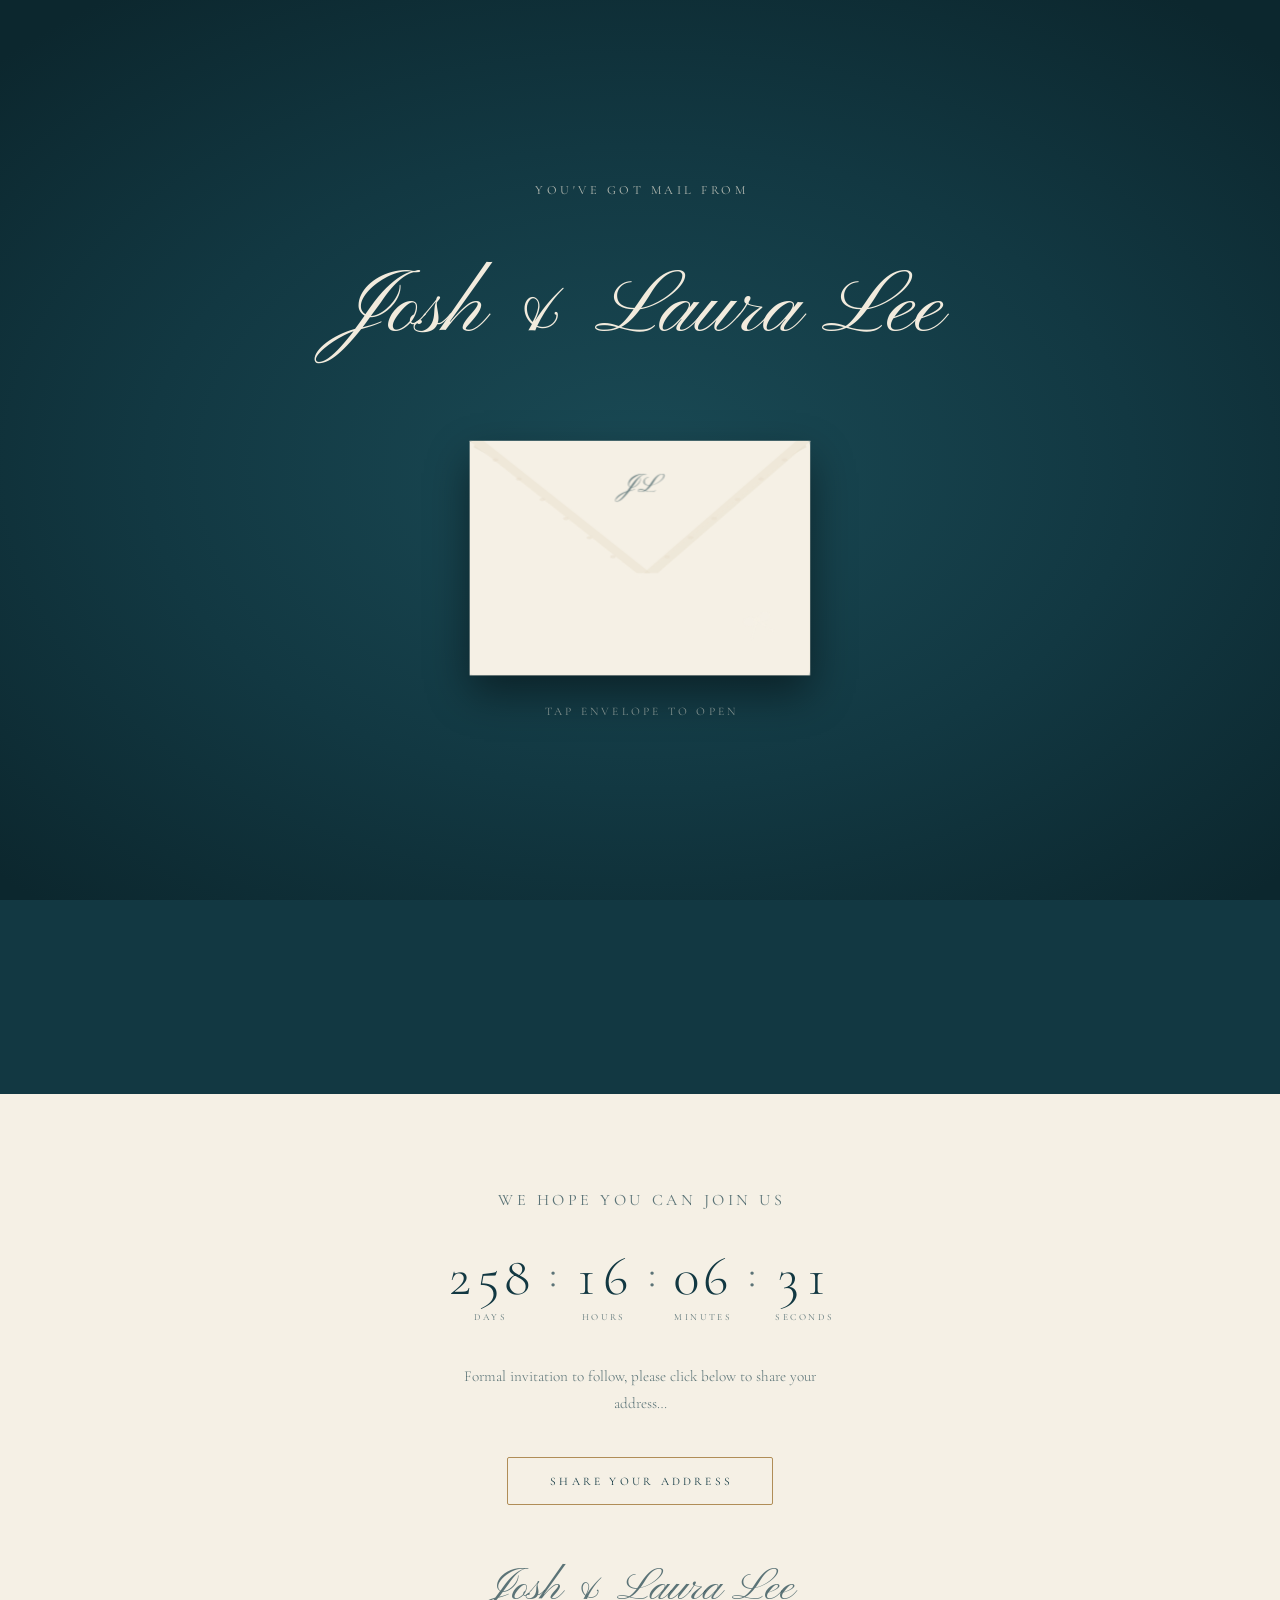
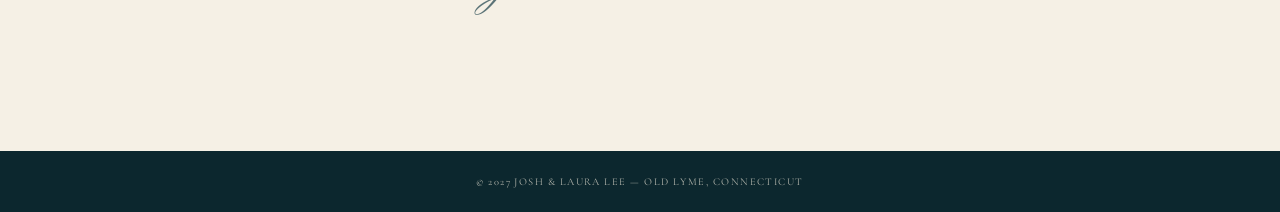
==== commit 3836407c: "confetti" ====
--- a/index.html
+++ b/index.html
@@ -3,19 +3,19 @@
 <head>
   <meta charset="UTF-8">
   <meta name="viewport" content="width=device-width, initial-scale=1.0">
-  <title>Laura Lee &amp; Josh — August 21, 2027</title>
-  <meta name="description" content="Laura Lee &amp; Josh are getting married in Old Lyme, Connecticut on August 21, 2027. Formal invitation to follow.">
-
-  <meta property="og:title" content="Laura Lee &amp; Josh — August 21, 2027">
-  <meta property="og:description" content="Laura Lee &amp; Josh are getting married in Old Lyme, Connecticut on August 21, 2027. Formal invitation to follow.">
+  <title>Josh &amp; Laura Lee — August 21, 2027</title>
+  <meta name="description" content="Josh &amp; Laura Lee are getting married in Old Lyme, Connecticut on August 21, 2027. Formal invitation to follow.">
+
+  <meta property="og:title" content="Josh &amp; Laura Lee — August 21, 2027">
+  <meta property="og:description" content="Josh &amp; Laura Lee are getting married in Old Lyme, Connecticut on August 21, 2027. Formal invitation to follow.">
   <meta property="og:image" content="assets/og-image.jpg">
   <meta property="og:image:width" content="1200">
   <meta property="og:image:height" content="630">
   <meta property="og:type" content="website">
 
   <meta name="twitter:card" content="summary_large_image">
-  <meta name="twitter:title" content="Laura Lee &amp; Josh — August 21, 2027">
-  <meta name="twitter:description" content="Laura Lee &amp; Josh are getting married in Old Lyme, Connecticut on August 21, 2027. Formal invitation to follow.">
+  <meta name="twitter:title" content="Josh &amp; Laura Lee — August 21, 2027">
+  <meta name="twitter:description" content="Josh &amp; Laura Lee are getting married in Old Lyme, Connecticut on August 21, 2027. Formal invitation to follow.">
   <meta name="twitter:image" content="assets/og-image.jpg">
 
   <link rel="preconnect" href="https://fonts.googleapis.com">
@@ -32,7 +32,7 @@
 
     <p class="gate-eyebrow" aria-hidden="true">YOU'VE GOT MAIL FROM</p>
 
-    <h1 class="gate-names">Laura Lee &amp; Josh</h1>
+    <h1 class="gate-names">Josh &amp; Laura Lee</h1>
 
     <div class="gate-envelope-wrap">
       <button class="gate-envelope" id="envelope-btn" aria-label="Open the envelope">
@@ -102,7 +102,7 @@
                 <svg viewBox="0 0 145 100" preserveAspectRatio="none"
                      style="position:absolute;inset:0;width:100%;height:100%"
                      aria-hidden="true" focusable="false">
-                  <!-- Flap body -->
+                  <!-- Flap body: base at top (fold line), point at bottom -->
                   <polygon points="0,0 145,0 72.5,100" fill="var(--cream)"/>
                   <!-- Lace trim — left edge -->
                   <polygon points="0,0 6,0 77,97 71,97"
@@ -125,7 +125,7 @@
                   <circle cx="94"  cy="71" r="1.2" fill="var(--cream-shade)" opacity="0.5"/>
                   <circle cx="84"  cy="85" r="1.2" fill="var(--cream-shade)" opacity="0.5"/>
                 </svg>
-                <span class="env-monogram" aria-hidden="true">LJ</span>
+                <span class="env-monogram" aria-hidden="true">JL</span>
               </div>
 
               <!-- Back face: lace liner underside — visible when open -->
@@ -186,7 +186,7 @@
 
     <p class="card-eyebrow">WE'RE GETTING MARRIED!</p>
 
-    <h2 class="card-names">Laura Lee &amp; Josh</h2>
+    <h2 class="card-names">Josh &amp; Laura Lee</h2>
 
     <!-- The Still Life -->
     <div class="still-life"
@@ -296,14 +296,14 @@
       <!-- z3: Photo A -->
       <div class="sl-photo sl-photo-a">
         <img src="assets/photo-1.jpg"
-             alt="Laura Lee and Josh"
+             alt="Josh and Laura Lee"
              width="800" height="1000">
       </div>
 
       <!-- z4: Photo B -->
       <div class="sl-photo sl-photo-b">
         <img src="assets/photo-2.jpg"
-             alt="Laura Lee and Josh"
+             alt="Josh and Laura Lee"
              width="800" height="1000"
              loading="lazy">
       </div>
@@ -363,7 +363,7 @@
       </div>
 
       <!-- z8: Monogram on pocket face -->
-      <p class="sl-monogram" aria-hidden="true">LJ</p>
+      <p class="sl-monogram" aria-hidden="true">JL</p>
 
     </div><!-- /still-life -->
 
@@ -426,14 +426,14 @@
        target="_blank"
        rel="noopener noreferrer">SHARE YOUR ADDRESS</a>
 
-    <p class="countdown-sig">Laura Lee &amp; Josh</p>
+    <p class="countdown-sig">Josh &amp; Laura Lee</p>
 
   </section>
 
 </main>
 
 <footer>
-  <p>&copy; 2027 Laura Lee &amp; Josh &mdash; Old Lyme, Connecticut</p>
+  <p>&copy; 2027 Josh &amp; Laura Lee &mdash; Old Lyme, Connecticut</p>
 </footer>
 
 <script src="script.js"></script>
--- a/styles.css
+++ b/styles.css
@@ -98,7 +98,7 @@
 
 /* Gate opening crossfade */
 .gate.is-opening {
-  animation: gate-bg-out 600ms var(--ease-in-out-soft) 1000ms forwards;
+  animation: gate-bg-out 750ms var(--ease-in-out-soft) 1250ms forwards;
 }
 
 @keyframes gate-bg-out {
@@ -123,9 +123,11 @@
   font-size: clamp(2.6rem, 11vw, 5.5rem);
   font-weight: 400;
   color: var(--ink-on-deep);
-  line-height: 1.1;
-  padding: 0.25em 0.2em 0.35em;
+  line-height: 1.3;
+  padding: 0.3em 0.4em 0.5em;
   overflow: visible;
+  position: relative;
+  z-index: 1;
   opacity: 0;
   transform: translateY(12px);
   animation: fade-up 1100ms var(--ease-out-soft) 500ms forwards;
@@ -342,7 +344,7 @@
 
 /* Scene: hold, then smooth zoom approach from 600ms */
 .gate.is-opening .env-scene {
-  animation: env-scene-open 1600ms linear forwards;
+  animation: env-scene-open 2000ms linear forwards;
   will-change: transform;
 }
 
@@ -355,22 +357,22 @@
   100%    { transform: scale(5.2) translateY(-4%) translateZ(0); }
 }
 
-/* Flap opens 0–1000ms */
+/* Flap opens 0–1250ms */
 .gate.is-opening .env-flap {
-  animation: env-flap-open 1600ms linear forwards;
+  animation: env-flap-open 2000ms linear forwards;
   will-change: transform;
 }
 
 @keyframes env-flap-open {
-  0%    { transform: rotateX(0deg)    translateZ(3px);
+  0%    { transform: rotateX(0deg)   translateZ(3px);
           animation-timing-function: cubic-bezier(0.45, 0, 0.35, 1); }
-  62.5% { transform: rotateX(-168deg) translateZ(3px); }
-  100%  { transform: rotateX(-168deg) translateZ(3px); }
+  62.5% { transform: rotateX(168deg) translateZ(3px); }
+  100%  { transform: rotateX(168deg) translateZ(3px); }
 }
 
 /* Liner reveals 0–500ms */
 .gate.is-opening .env-liner {
-  animation: env-liner-reveal 1600ms linear forwards;
+  animation: env-liner-reveal 2000ms linear forwards;
 }
 
 @keyframes env-liner-reveal {
@@ -381,7 +383,7 @@
 
 /* Bow releases 0–520ms */
 .gate.is-opening .env-bow {
-  animation: env-bow-release 1600ms linear forwards;
+  animation: env-bow-release 2000ms linear forwards;
 }
 
 @keyframes env-bow-release {
@@ -393,7 +395,7 @@
 
 /* Shadow sweeps 100–1000ms */
 .gate.is-opening .env-shadow {
-  animation: env-shadow-sweep 1600ms linear forwards;
+  animation: env-shadow-sweep 2000ms linear forwards;
 }
 
 @keyframes env-shadow-sweep {
@@ -432,12 +434,12 @@
 
 /* Card typography — all start hidden for stagger reveal */
 .card-eyebrow {
-  font-size: clamp(0.66rem, 2vw, 0.82rem);
+  font-size: clamp(0.8rem, 2.6vw, 1.05rem);
   font-weight: 400;
   color: var(--ink-on-deep-soft);
   text-transform: uppercase;
-  letter-spacing: 0.28em;
-  text-indent: 0.28em;
+  letter-spacing: 0.22em;
+  text-indent: 0.22em;
   opacity: 0;
   transform: translateY(10px);
 }
@@ -447,9 +449,11 @@
   font-size: clamp(2.4rem, 10vw, 5rem);
   font-weight: 400;
   color: var(--ink-on-deep);
-  line-height: 1.1;
-  padding: 0.25em 0.2em 0.35em;
+  line-height: 1.3;
+  padding: 0.3em 0.4em 0.5em;
   overflow: visible;
+  position: relative;
+  z-index: 1;
   opacity: 0;
   transform: translateY(14px);
 }
@@ -576,9 +580,10 @@
   background: var(--cream);
   border-radius: 40% 40% 3px 3px / 8% 8% 3px 3px;
   display: flex;
+  flex-direction: column;
   align-items: center;
   justify-content: flex-start;
-  padding-top: 16%;
+  padding-top: 18%;
   box-shadow: 0 4px 18px rgba(0, 0, 0, 0.16);
   z-index: 5;
   opacity: 0;
@@ -610,10 +615,10 @@
 /* z7 — seal */
 .sl-seal {
   position: absolute;
-  width: 36%;
+  width: 50%;
   aspect-ratio: 1;
-  right: 14%;
-  top: 61%;
+  right: 7%;
+  top: 57%;
   transform: translateY(-50%) scale(0.7);
   transform-origin: center;
   z-index: 7;
@@ -627,16 +632,16 @@
   flex-direction: column;
   align-items: center;
   justify-content: center;
-  gap: 0.15em;
-  padding: 25% 10%;
+  gap: 0.2em;
+  padding: 22% 8%;
 }
 
 .seal-text-overlay p {
-  font-size: clamp(0.6rem, 2.2vw, 0.88rem);
+  font-size: clamp(0.72rem, 2.5vw, 1rem);
   color: var(--cream);
   text-transform: uppercase;
-  letter-spacing: 0.15em;
-  text-indent: 0.15em;
+  letter-spacing: 0.12em;
+  text-indent: 0.12em;
   font-weight: 400;
   line-height: 1.15;
   text-align: center;
@@ -744,23 +749,21 @@
 /* ── 11. Countdown Section ─────────────────────────────────── */
 .countdown-section {
   background: var(--cream);
-  min-height: 100vh;
-  min-height: 100svh;
   display: flex;
   flex-direction: column;
   align-items: center;
-  justify-content: center;
+  justify-content: flex-start;
   gap: clamp(1.5rem, 3.5vw, 2.5rem);
-  padding: clamp(3rem, 7vw, 5rem) 1.5rem;
+  padding: clamp(3.5rem, 8vw, 6rem) 1.5rem clamp(4rem, 9vw, 7rem);
 }
 
 .countdown-heading {
-  font-size: clamp(0.7rem, 2vw, 0.86rem);
+  font-size: clamp(0.82rem, 2.5vw, 1rem);
   font-weight: 400;
   color: var(--ink-on-cream-soft);
   text-transform: uppercase;
-  letter-spacing: 0.28em;
-  text-indent: 0.28em;
+  letter-spacing: 0.22em;
+  text-indent: 0.22em;
   text-align: center;
 }
 
@@ -849,9 +852,11 @@
   font-family: 'Pinyon Script', 'Parisienne', cursive;
   font-size: clamp(1.9rem, 6vw, 2.8rem);
   color: var(--ink-on-cream-soft);
-  line-height: 1.1;
-  padding: 0.25em 0.2em 0.35em;
+  line-height: 1.3;
+  padding: 0.3em 0.4em 0.5em;
   overflow: visible;
+  position: relative;
+  z-index: 1;
 }
 
 /* ── 12. Footer ────────────────────────────────────────────── */
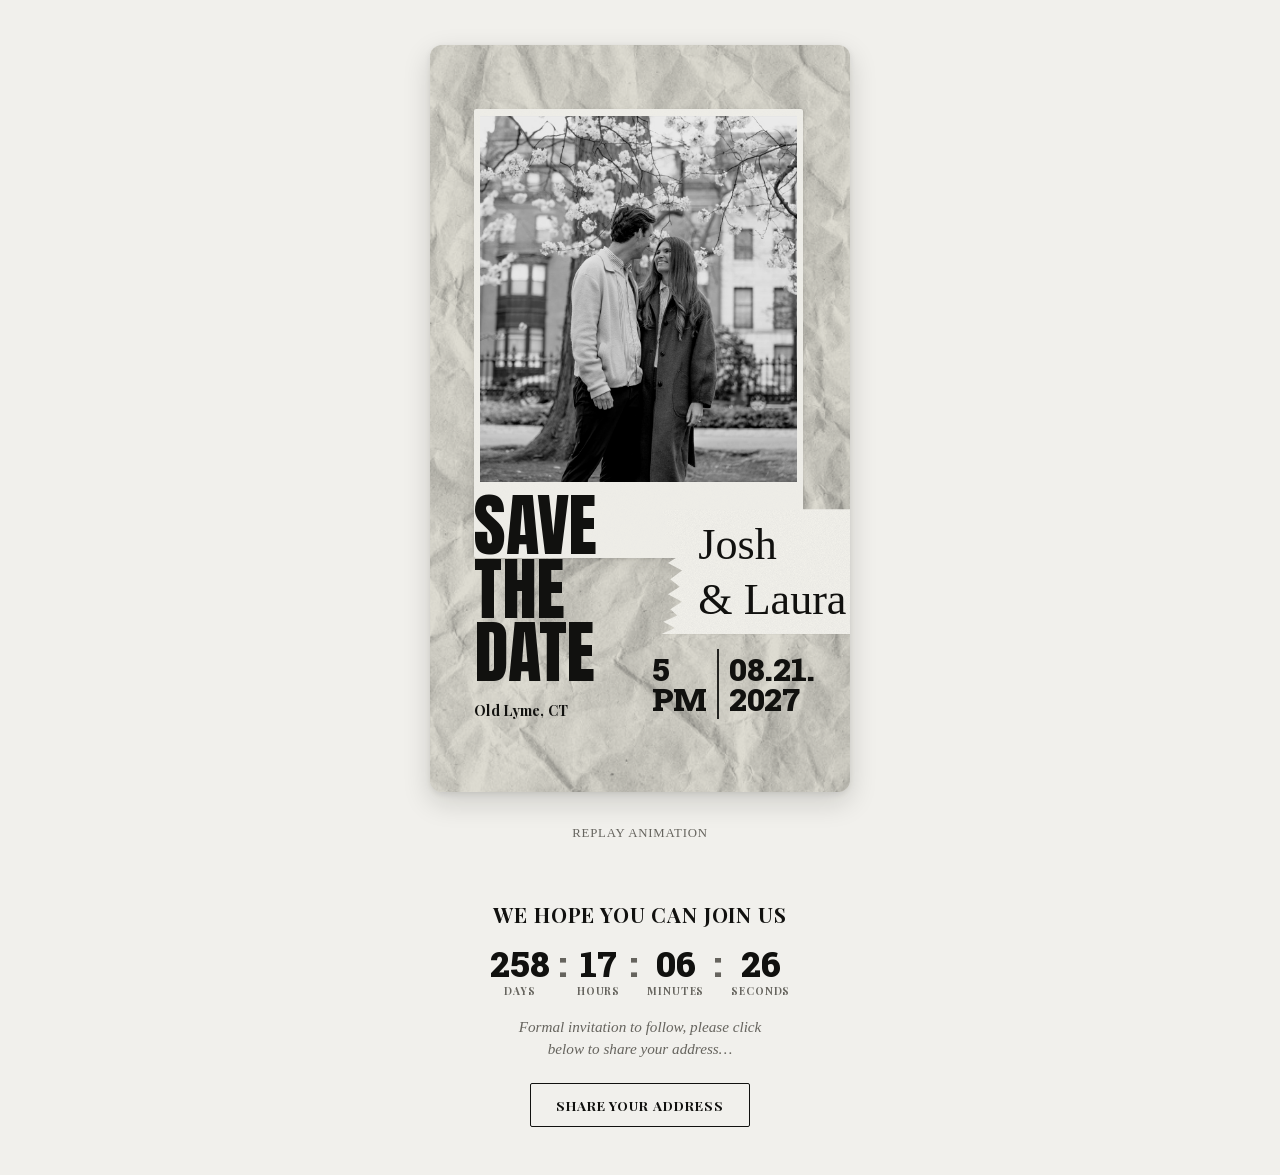
==== commit a7512b60: "new design" ====
--- a/index.html
+++ b/index.html
@@ -2,440 +2,145 @@
 <html lang="en">
 <head>
   <meta charset="UTF-8">
-  <meta name="viewport" content="width=device-width, initial-scale=1.0">
-  <title>Josh &amp; Laura Lee — August 21, 2027</title>
-  <meta name="description" content="Josh &amp; Laura Lee are getting married in Old Lyme, Connecticut on August 21, 2027. Formal invitation to follow.">
+  <meta name="viewport" content="width=device-width, initial-scale=1.0, viewport-fit=cover">
+  <title>Josh &amp; Laura — Save the Date — August 21, 2027</title>
+  <meta name="description" content="Save the date for Josh &amp; Laura’s wedding on August 21, 2027 at 5 PM in Old Lyme, Connecticut.">
 
-  <meta property="og:title" content="Josh &amp; Laura Lee — August 21, 2027">
-  <meta property="og:description" content="Josh &amp; Laura Lee are getting married in Old Lyme, Connecticut on August 21, 2027. Formal invitation to follow.">
+  <meta property="og:title" content="Josh &amp; Laura — Save the Date — August 21, 2027">
+  <meta property="og:description" content="Save the date for Josh &amp; Laura’s wedding on August 21, 2027 at 5 PM in Old Lyme, Connecticut.">
   <meta property="og:image" content="assets/og-image.jpg">
-  <meta property="og:image:width" content="1200">
-  <meta property="og:image:height" content="630">
   <meta property="og:type" content="website">
 
   <meta name="twitter:card" content="summary_large_image">
-  <meta name="twitter:title" content="Josh &amp; Laura Lee — August 21, 2027">
-  <meta name="twitter:description" content="Josh &amp; Laura Lee are getting married in Old Lyme, Connecticut on August 21, 2027. Formal invitation to follow.">
+  <meta name="twitter:title" content="Josh &amp; Laura — Save the Date — August 21, 2027">
+  <meta name="twitter:description" content="Save the date for Josh &amp; Laura’s wedding on August 21, 2027 at 5 PM in Old Lyme, Connecticut.">
   <meta name="twitter:image" content="assets/og-image.jpg">
-
-  <link rel="preconnect" href="https://fonts.googleapis.com">
-  <link rel="preconnect" href="https://fonts.gstatic.com" crossorigin>
-  <link href="https://fonts.googleapis.com/css2?family=Pinyon+Script&family=Cormorant+Garamond:wght@300;400;500&display=swap" rel="stylesheet">
 
   <link rel="stylesheet" href="styles.css">
 </head>
 <body>
-<main>
 
-  <!-- ══════════════ SCENE 1: GATE ══════════════ -->
-  <section class="gate" id="gate" aria-label="Save the date announcement">
+<!-- Arms the entrance animation before the poster paints, so there is no
+     flash of the assembled state before it animates in. If this script
+     doesn't run (JS disabled) or the visitor prefers reduced motion, the
+     poster simply renders fully assembled — see styles.css defaults. -->
+<script>
+  (function () {
+    try {
+      if (!window.matchMedia || !window.matchMedia('(prefers-reduced-motion: reduce)').matches) {
+        document.documentElement.classList.add('anim-armed');
+      }
+    } catch (e) {}
+  })();
+</script>
 
-    <p class="gate-eyebrow" aria-hidden="true">YOU'VE GOT MAIL FROM</p>
+<main class="stage">
+  <article class="poster" id="poster" aria-label="Save the date invitation">
 
-    <h1 class="gate-names">Josh &amp; Laura Lee</h1>
+    <!-- textured paper background -->
+    <div class="layer paper-bg" aria-hidden="true"></div>
 
-    <div class="gate-envelope-wrap">
-      <button class="gate-envelope" id="envelope-btn" aria-label="Open the envelope">
-        <div class="env-stage">
-          <div class="env-scene" id="env-scene">
-
-            <!-- Back panel -->
-            <div class="env-back" aria-hidden="true">
-              <svg viewBox="0 0 145 100" preserveAspectRatio="none"
-                   style="position:absolute;inset:0;width:100%;height:100%"
-                   aria-hidden="true" focusable="false">
-                <rect width="145" height="100" rx="2" fill="var(--cream-shade)"/>
-              </svg>
-            </div>
-
-            <!-- Interior lace liner -->
-            <div class="env-liner" aria-hidden="true">
-              <svg viewBox="0 0 145 100" preserveAspectRatio="none"
-                   style="position:absolute;inset:0;width:100%;height:100%"
-                   aria-hidden="true" focusable="false">
-                <defs>
-                  <pattern id="p-liner" x="0" y="0" width="14" height="14"
-                           patternUnits="userSpaceOnUse">
-                    <path d="M 0 7 Q 3.5 1 7 7 Q 10.5 1 14 7"
-                          stroke="var(--cream-shade)" stroke-width="0.75" fill="none"/>
-                    <circle cx="7" cy="11.5" r="1" fill="var(--cream-shade)"/>
-                  </pattern>
-                </defs>
-                <rect width="145" height="100" fill="var(--cream)"/>
-                <rect width="145" height="100" fill="url(#p-liner)" opacity="0.55"/>
-              </svg>
-            </div>
-
-            <!-- Body — V-shaped pocket front -->
-            <div class="env-body" aria-hidden="true">
-              <svg viewBox="0 0 145 100" preserveAspectRatio="none"
-                   style="position:absolute;inset:0;width:100%;height:100%"
-                   aria-hidden="true" focusable="false">
-                <path d="M 0 0 L 72.5 39 L 145 0 L 145 100 L 0 100 Z"
-                      fill="var(--cream)"/>
-                <path d="M 2 2 L 72.5 40 L 143 2"
-                      stroke="var(--cream-shade)" stroke-width="1.5"
-                      fill="none" opacity="0.6"/>
-              </svg>
-            </div>
-
-            <!-- Shadow overlay — sweeps as flap opens -->
-            <div class="env-shadow" aria-hidden="true">
-              <svg viewBox="0 0 145 100" preserveAspectRatio="none"
-                   style="position:absolute;inset:0;width:100%;height:100%"
-                   aria-hidden="true" focusable="false">
-                <defs>
-                  <linearGradient id="g-shadow" x1="0" y1="0" x2="0" y2="1">
-                    <stop offset="0%"  stop-color="rgba(0,0,0,0.38)"/>
-                    <stop offset="75%" stop-color="rgba(0,0,0,0)"/>
-                  </linearGradient>
-                </defs>
-                <rect width="145" height="100" fill="url(#g-shadow)"/>
-              </svg>
-            </div>
-
-            <!-- Flap — the rotating 3D piece -->
-            <div class="env-flap" id="env-flap">
-
-              <!-- Front face: visible when envelope is closed -->
-              <div class="env-flap-front" aria-hidden="true">
-                <svg viewBox="0 0 145 100" preserveAspectRatio="none"
-                     style="position:absolute;inset:0;width:100%;height:100%"
-                     aria-hidden="true" focusable="false">
-                  <!-- Flap body: base at top (fold line), point at bottom -->
-                  <polygon points="0,0 145,0 72.5,100" fill="var(--cream)"/>
-                  <!-- Lace trim — left edge -->
-                  <polygon points="0,0 6,0 77,97 71,97"
-                           fill="var(--cream-shade)" opacity="0.45"/>
-                  <!-- Lace trim — right edge -->
-                  <polygon points="145,0 139,0 74,97 80,97"
-                           fill="var(--cream-shade)" opacity="0.45"/>
-                  <!-- Scallop dots along left edge -->
-                  <circle cx="11" cy="14" r="1.2" fill="var(--cream-shade)" opacity="0.5"/>
-                  <circle cx="21" cy="28" r="1.2" fill="var(--cream-shade)" opacity="0.5"/>
-                  <circle cx="31" cy="43" r="1.2" fill="var(--cream-shade)" opacity="0.5"/>
-                  <circle cx="41" cy="57" r="1.2" fill="var(--cream-shade)" opacity="0.5"/>
-                  <circle cx="51" cy="71" r="1.2" fill="var(--cream-shade)" opacity="0.5"/>
-                  <circle cx="61" cy="85" r="1.2" fill="var(--cream-shade)" opacity="0.5"/>
-                  <!-- Scallop dots along right edge -->
-                  <circle cx="134" cy="14" r="1.2" fill="var(--cream-shade)" opacity="0.5"/>
-                  <circle cx="124" cy="28" r="1.2" fill="var(--cream-shade)" opacity="0.5"/>
-                  <circle cx="114" cy="43" r="1.2" fill="var(--cream-shade)" opacity="0.5"/>
-                  <circle cx="104" cy="57" r="1.2" fill="var(--cream-shade)" opacity="0.5"/>
-                  <circle cx="94"  cy="71" r="1.2" fill="var(--cream-shade)" opacity="0.5"/>
-                  <circle cx="84"  cy="85" r="1.2" fill="var(--cream-shade)" opacity="0.5"/>
-                </svg>
-                <span class="env-monogram" aria-hidden="true">JL</span>
-              </div>
-
-              <!-- Back face: lace liner underside — visible when open -->
-              <div class="env-flap-back" aria-hidden="true">
-                <svg viewBox="0 0 145 100" preserveAspectRatio="none"
-                     style="position:absolute;inset:0;width:100%;height:100%"
-                     aria-hidden="true" focusable="false">
-                  <defs>
-                    <pattern id="p-flap-back" x="0" y="0" width="14" height="14"
-                             patternUnits="userSpaceOnUse">
-                      <path d="M 0 7 Q 3.5 1 7 7 Q 10.5 1 14 7"
-                            stroke="var(--sand)" stroke-width="0.75" fill="none"/>
-                      <circle cx="7" cy="11.5" r="1" fill="var(--sand)"/>
-                    </pattern>
-                    <clipPath id="cp-flap">
-                      <polygon points="0,0 145,0 72.5,100"/>
-                    </clipPath>
-                  </defs>
-                  <polygon points="0,0 145,0 72.5,100" fill="var(--cream-shade)"/>
-                  <rect width="145" height="100"
-                        fill="url(#p-flap-back)"
-                        opacity="0.6"
-                        clip-path="url(#cp-flap)"/>
-                </svg>
-              </div>
-
-            </div><!-- /env-flap -->
-
-            <!-- Ribbon bow -->
-            <svg class="env-bow" viewBox="0 0 44 44" fill="none"
-                 aria-hidden="true" focusable="false">
-              <path d="M 22 23 C 15 15 6 17 7 23 C 8 29 16 29 21 25 Z"
-                    fill="var(--cream)" opacity="0.78"/>
-              <path d="M 22 23 C 29 15 38 17 37 23 C 36 29 28 29 23 25 Z"
-                    fill="var(--cream)" opacity="0.78"/>
-              <path d="M 21 25 C 17 31 12 37 9 42"
-                    stroke="var(--cream)" stroke-width="1.8"
-                    stroke-linecap="round" opacity="0.82"/>
-              <path d="M 23 25 C 27 31 32 37 35 42"
-                    stroke="var(--cream)" stroke-width="1.8"
-                    stroke-linecap="round" opacity="0.82"/>
-              <ellipse cx="22" cy="23.5" rx="3.8" ry="2.6"
-                       fill="var(--cream)" opacity="0.95"/>
-            </svg>
-
-          </div><!-- /env-scene -->
-        </div><!-- /env-stage -->
-      </button>
-    </div><!-- /gate-envelope-wrap -->
-
-    <p class="gate-prompt" id="gate-prompt" aria-hidden="true">TAP ENVELOPE TO OPEN</p>
-
-  </section><!-- /gate -->
-
-
-  <!-- ══════════════ SCENE 3: CARD ══════════════ -->
-  <section class="card-scene" id="card" aria-hidden="true" tabindex="-1">
-
-    <p class="card-eyebrow">WE'RE GETTING MARRIED!</p>
-
-    <h2 class="card-names">Josh &amp; Laura Lee</h2>
-
-    <!-- The Still Life -->
-    <div class="still-life"
-         role="img"
-         aria-label="Save the date card with wedding photos, greenery, and a coral wax seal reading August 21st 2027, Old Lyme, Connecticut">
-
-      <!-- z0: Envelope back panel -->
-      <div class="sl-back"></div>
-
-      <!-- z1: Open flap with lace liner arch -->
-      <div class="sl-flap-open" aria-hidden="true">
-        <svg viewBox="0 0 480 220" preserveAspectRatio="none"
-             style="width:100%;height:100%" aria-hidden="true" focusable="false">
-          <defs>
-            <pattern id="p-open-flap" x="0" y="0" width="16" height="16"
-                     patternUnits="userSpaceOnUse">
-              <path d="M 0 8 Q 4 1.5 8 8 Q 12 1.5 16 8"
-                    stroke="var(--sand)" stroke-width="0.9" fill="none"/>
-              <circle cx="8" cy="13" r="1.1" fill="var(--sand)"/>
-            </pattern>
-          </defs>
-          <path d="M 0 0 L 480 0 L 480 165
-                   Q 445 140 405 155 Q 365 172 325 150
-                   Q 285 128 245 150 Q 205 172 165 152
-                   Q 125 132 85 155 Q 45 178 0 158 Z"
-                fill="var(--cream-shade)"/>
-          <path d="M 0 0 L 480 0 L 480 165
-                   Q 445 140 405 155 Q 365 172 325 150
-                   Q 285 128 245 150 Q 205 172 165 152
-                   Q 125 132 85 155 Q 45 178 0 158 Z"
-                fill="url(#p-open-flap)" opacity="0.4"/>
-          <!-- Scalloped bottom edge -->
-          <path d="M 0 158 Q 45 178 85 155 Q 125 132 165 152
-                   Q 205 172 245 150 Q 285 128 325 150
-                   Q 365 172 405 155 Q 445 140 480 165"
-                stroke="var(--cream-deep)" stroke-width="2" fill="none"/>
-        </svg>
-      </div>
-
-      <!-- z2: Greenery -->
-      <svg class="sl-greenery" viewBox="0 0 480 380"
-           preserveAspectRatio="xMidYMax meet"
-           aria-hidden="true" focusable="false">
-        <!-- Left: arcing stem with alternating oval leaves -->
-        <path d="M 95 370 Q 82 285 93 205 Q 102 152 96 82 Q 93 50 98 18"
-              stroke="var(--marsh)" stroke-width="2.5"
-              fill="none" stroke-linecap="round"/>
-        <ellipse cx="81" cy="338" rx="17" ry="9"
-                 transform="rotate(-34 81 338)" fill="var(--marsh)" opacity="0.9"/>
-        <ellipse cx="109" cy="304" rx="17" ry="9"
-                 transform="rotate(22 109 304)" fill="var(--marsh-pale)"/>
-        <ellipse cx="80" cy="272" rx="16" ry="8.5"
-                 transform="rotate(-36 80 272)" fill="var(--marsh)" opacity="0.9"/>
-        <ellipse cx="108" cy="241" rx="15.5" ry="8"
-                 transform="rotate(19 108 241)" fill="var(--marsh-pale)" opacity="0.85"/>
-        <ellipse cx="82" cy="212" rx="14.5" ry="7.5"
-                 transform="rotate(-30 82 212)" fill="var(--marsh)" opacity="0.85"/>
-        <ellipse cx="106" cy="184" rx="14" ry="7"
-                 transform="rotate(24 106 184)" fill="var(--marsh-pale)" opacity="0.8"/>
-        <ellipse cx="84" cy="158" rx="13" ry="6.5"
-                 transform="rotate(-28 84 158)" fill="var(--marsh)" opacity="0.8"/>
-        <ellipse cx="103" cy="132" rx="12" ry="6"
-                 transform="rotate(20 103 132)" fill="var(--marsh-pale)" opacity="0.75"/>
-        <ellipse cx="86" cy="108" rx="11" ry="5.5"
-                 transform="rotate(-22 86 108)" fill="var(--marsh)" opacity="0.75"/>
-        <ellipse cx="100" cy="86"  rx="10" ry="5"
-                 transform="rotate(16 100 86)"  fill="var(--marsh-pale)" opacity="0.7"/>
-        <ellipse cx="88" cy="66"   rx="9"  ry="4.5"
-                 transform="rotate(-18 88 66)"   fill="var(--marsh)" opacity="0.7"/>
-        <ellipse cx="98" cy="48"   rx="8"  ry="4"
-                 transform="rotate(12 98 48)"    fill="var(--marsh-pale)" opacity="0.6"/>
-
-        <!-- Right: drooping amaranthus from upper right -->
-        <path d="M 402 0 Q 398 44 386 80 Q 372 118 352 148"
-              stroke="var(--marsh)" stroke-width="2.5"
-              fill="none" stroke-linecap="round"/>
-        <path d="M 399 14 Q 414 38 408 64"
-              stroke="var(--marsh-pale)" stroke-width="1.7"
-              fill="none" stroke-linecap="round" opacity="0.9"/>
-        <path d="M 394 32 Q 412 56 400 82"
-              stroke="var(--marsh)" stroke-width="1.7"
-              fill="none" stroke-linecap="round" opacity="0.85"/>
-        <path d="M 388 52 Q 406 76 392 102"
-              stroke="var(--marsh-pale)" stroke-width="1.6"
-              fill="none" stroke-linecap="round" opacity="0.85"/>
-        <path d="M 380 74 Q 398 97 382 122"
-              stroke="var(--marsh)" stroke-width="1.6"
-              fill="none" stroke-linecap="round" opacity="0.8"/>
-        <path d="M 369 97 Q 387 120 370 145"
-              stroke="var(--marsh-pale)" stroke-width="1.5"
-              fill="none" stroke-linecap="round" opacity="0.78"/>
-        <path d="M 358 120 Q 374 142 356 165"
-              stroke="var(--marsh)" stroke-width="1.5"
-              fill="none" stroke-linecap="round" opacity="0.75"/>
-        <ellipse cx="397" cy="22"  rx="5.5" ry="3"
-                 transform="rotate(-18 397 22)"  fill="var(--marsh-pale)" opacity="0.7"/>
-        <ellipse cx="391" cy="48"  rx="5"   ry="3"
-                 transform="rotate(-12 391 48)"  fill="var(--marsh)"      opacity="0.7"/>
-        <ellipse cx="383" cy="74"  rx="4.5" ry="2.8"
-                 transform="rotate(-8 383 74)"   fill="var(--marsh-pale)" opacity="0.65"/>
-        <ellipse cx="372" cy="99"  rx="4"   ry="2.5"
-                 fill="var(--marsh)"      opacity="0.65"/>
-        <ellipse cx="360" cy="122" rx="3.5" ry="2.2"
-                 fill="var(--marsh-pale)" opacity="0.6"/>
-      </svg>
-
-      <!-- z3: Photo A -->
-      <div class="sl-photo sl-photo-a">
-        <img src="assets/photo-1.jpg"
-             alt="Josh and Laura Lee"
-             width="800" height="1000">
-      </div>
-
-      <!-- z4: Photo B -->
-      <div class="sl-photo sl-photo-b">
-        <img src="assets/photo-2.jpg"
-             alt="Josh and Laura Lee"
-             width="800" height="1000"
-             loading="lazy">
-      </div>
-
-      <!-- z5: The card -->
-      <div class="sl-card">
-        <p class="sl-card-script">Save our Date</p>
-      </div>
-
-      <!-- z6: Envelope front pocket -->
-      <div class="sl-pocket" aria-hidden="true">
-        <svg viewBox="0 0 100 100" preserveAspectRatio="none"
-             style="width:100%;height:100%" aria-hidden="true" focusable="false">
-          <path d="M 0 0 L 50 29 L 100 0 L 100 100 L 0 100 Z"
-                fill="var(--cream)"/>
-          <path d="M 2 2 L 50 30 L 98 2"
-                stroke="var(--cream-deep)" stroke-width="2.5"
-                fill="none" opacity="0.42"/>
-        </svg>
-      </div>
-
-      <!-- z7: Wax seal -->
-      <div class="sl-seal" aria-hidden="true">
-        <svg viewBox="-4 -4 108 108"
-             style="position:absolute;inset:0;width:100%;height:100%"
-             aria-hidden="true" focusable="false">
-          <!-- Shadow -->
-          <path d="M 36.6 17.7
-                   Q 50 -5.7 63.4 17.7
-                   Q 89.35 10.65 82.3 36.6
-                   Q 105.7 50 82.3 63.4
-                   Q 89.35 89.35 63.4 82.3
-                   Q 50 105.7 36.6 82.3
-                   Q 10.65 89.35 17.7 63.4
-                   Q -5.7 50 17.7 36.6
-                   Q 10.65 10.65 36.6 17.7 Z"
-                fill="var(--coral-deep)"
-                transform="translate(0.5 2.5)"
-                opacity="0.65"/>
-          <!-- Flower -->
-          <path d="M 36.6 17.7
-                   Q 50 -5.7 63.4 17.7
-                   Q 89.35 10.65 82.3 36.6
-                   Q 105.7 50 82.3 63.4
-                   Q 89.35 89.35 63.4 82.3
-                   Q 50 105.7 36.6 82.3
-                   Q 10.65 89.35 17.7 63.4
-                   Q -5.7 50 17.7 36.6
-                   Q 10.65 10.65 36.6 17.7 Z"
-                fill="var(--coral)"/>
-        </svg>
-        <div class="seal-text-overlay" aria-hidden="true">
-          <p>08.21.2027</p>
-          <p>OLD LYME</p>
-          <p>CONNECTICUT</p>
+    <!-- photo + frame -->
+    <div class="layer photo-layer" data-anim="photo">
+      <div class="photo-frame">
+        <div class="photo-aperture">
+          <!-- Photo replacement point: change this src to the real photo.
+               object-position controls the crop focus (currently centered). -->
+          <img
+            id="couple-photo"
+            class="photo-img"
+            src="assets/couple-photo.jpg"
+            alt="Josh and Laura"
+            style="object-position: 50% 32%;"
+            onerror="this.onerror=null;this.src='assets/photo-placeholder.svg';">
         </div>
-      </div>
-
-      <!-- z8: Monogram on pocket face -->
-      <p class="sl-monogram" aria-hidden="true">JL</p>
-
-    </div><!-- /still-life -->
-
-    <div class="card-footer">
-      <p class="card-location">OLD LYME, CONNECTICUT</p>
-      <p class="card-date">08.21.2027</p>
-      <p class="card-formal">Formal invitation to follow</p>
-    </div>
-
-    <!-- Scroll hint -->
-    <div class="scroll-hint" aria-hidden="true">
-      <div class="scroll-hint-line"></div>
-      <svg viewBox="0 0 14 8" aria-hidden="true" focusable="false">
-        <polyline points="1,1 7,7 13,1"/>
-      </svg>
-    </div>
-
-  </section><!-- /card-scene -->
-
-
-  <!-- ══════════════ SCENE 4: COUNTDOWN ══════════════ -->
-  <section class="countdown-section" id="countdown"
-           aria-label="Wedding countdown and address collection">
-
-    <p class="countdown-heading" id="countdown-heading">WE HOPE YOU CAN JOIN US</p>
-
-    <div class="countdown-display"
-         id="countdown-display"
-         aria-live="off"
-         aria-atomic="true"
-         aria-label="Countdown to the wedding">
-      <div class="countdown-group">
-        <span class="countdown-num" id="cd-days">365</span>
-        <span class="countdown-unit">DAYS</span>
-      </div>
-      <span class="countdown-sep" aria-hidden="true">:</span>
-      <div class="countdown-group">
-        <span class="countdown-num" id="cd-hours">00</span>
-        <span class="countdown-unit">HOURS</span>
-      </div>
-      <span class="countdown-sep" aria-hidden="true">:</span>
-      <div class="countdown-group">
-        <span class="countdown-num" id="cd-minutes">00</span>
-        <span class="countdown-unit">MINUTES</span>
-      </div>
-      <span class="countdown-sep" aria-hidden="true">:</span>
-      <div class="countdown-group">
-        <span class="countdown-num" id="cd-seconds">00</span>
-        <span class="countdown-unit">SECONDS</span>
       </div>
     </div>
 
-    <p class="countdown-body">
-      Formal invitation to follow, please click below to share your address&hellip;
-    </p>
+    <!-- headline (animates as one cohesive block, not line-by-line) -->
+    <h1 class="layer headline" data-anim="headline">
+      <span class="sr-only">Save the date</span>
+      <span class="headline-line" aria-hidden="true">SAVE</span>
+      <span class="headline-line" aria-hidden="true">THE</span>
+      <span class="headline-line" aria-hidden="true">DATE</span>
+    </h1>
 
-    <a class="address-btn"
-       id="address-btn"
-       href="#"
-       target="_blank"
-       rel="noopener noreferrer">SHARE YOUR ADDRESS</a>
+    <!-- torn strip with names -->
+    <div class="layer names-strip">
+      <div class="strip-paper" data-anim="strip" aria-hidden="true"></div>
+      <p class="strip-text" data-anim="names">
+        <span class="name-line">Josh</span>
+        <span class="name-line">&amp; Laura</span>
+      </p>
+    </div>
 
-    <p class="countdown-sig">Josh &amp; Laura Lee</p>
+    <!-- time / date (animates as one cohesive block) -->
+    <div class="layer timedate">
+      <div class="td-group" data-anim="timedate" aria-hidden="true">
+        <div class="td-col">
+          <span class="td-line">5</span>
+          <span class="td-line">PM</span>
+        </div>
+        <div class="td-sep"></div>
+        <div class="td-col">
+          <span class="td-line">08.21.</span>
+          <span class="td-line">2027</span>
+        </div>
+      </div>
+      <p class="sr-only">
+        Wedding date, time, and location:
+        <time datetime="2027-08-21">August 21, 2027</time> at 5 PM in Old Lyme, Connecticut.
+      </p>
+    </div>
 
-  </section>
+    <!-- location (abbreviated to fit the space beside the time/date block;
+         the full name is still announced via the sr-only text above) -->
+    <p class="layer location-line" data-anim="location" aria-hidden="true">Old Lyme, CT</p>
 
+  </article>
+
+  <button type="button" class="replay-btn" id="replay-btn" hidden>Replay animation</button>
 </main>
 
-<footer>
-  <p>&copy; 2027 Josh &amp; Laura Lee &mdash; Old Lyme, Connecticut</p>
-</footer>
+<section class="join-section" aria-label="Join us">
+  <p class="join-heading">We hope you can join us</p>
 
-<script src="script.js"></script>
+  <div class="countdown"
+       id="countdown"
+       aria-live="off"
+       aria-atomic="true"
+       aria-label="Countdown to the wedding">
+    <div class="cd-group">
+      <span class="cd-num" id="cd-days">000</span>
+      <span class="cd-unit">Days</span>
+    </div>
+    <span class="cd-sep" aria-hidden="true">:</span>
+    <div class="cd-group">
+      <span class="cd-num" id="cd-hours">00</span>
+      <span class="cd-unit">Hours</span>
+    </div>
+    <span class="cd-sep" aria-hidden="true">:</span>
+    <div class="cd-group">
+      <span class="cd-num" id="cd-minutes">00</span>
+      <span class="cd-unit">Minutes</span>
+    </div>
+    <span class="cd-sep" aria-hidden="true">:</span>
+    <div class="cd-group">
+      <span class="cd-num" id="cd-seconds">00</span>
+      <span class="cd-unit">Seconds</span>
+    </div>
+  </div>
+
+  <p class="join-body">Formal invitation to follow, please click below to share your address&hellip;</p>
+
+  <!-- Placeholder link — replace href with the Google Form share URL when ready. -->
+  <a class="address-btn"
+     id="address-btn"
+     href="#"
+     target="_blank"
+     rel="noopener noreferrer">Share your address</a>
+</section>
+
+<script src="script.js" defer></script>
 </body>
 </html>
--- a/styles.css
+++ b/styles.css
@@ -1,986 +1,598 @@
-/* ============================================================
-   Josh & Laura Lee — Save the Date
-   August 21, 2027 · Old Lyme, Connecticut
-   ============================================================ */
-
-/* ── 1. Tokens ─────────────────────────────────────────────── */
+/* ───────────────────────────────────────────────────────────
+   Josh & Laura — Save the Date
+   Paper-collage invitation poster.
+
+   Coordinate system: all layer positions below are derived from a
+   360 × 640 reference poster (see comments) and expressed as container
+   query units (cqw = % of poster width, cqh = % of poster height) so
+   the whole composition scales fluidly with the poster's real size.
+   Animation timings live in the "Entrance animation" section, keyed to
+   each element's [data-anim] attribute (see script.js).
+   ─────────────────────────────────────────────────────────── */
+
+@font-face {
+  font-family: 'Anton';
+  font-style: normal;
+  font-weight: 400;
+  font-display: swap;
+  src: url('assets/fonts/anton-latin.woff2') format('woff2');
+}
+
+@font-face {
+  font-family: 'Waterfall';
+  font-style: normal;
+  font-weight: 400;
+  font-display: swap;
+  src: url('assets/fonts/waterfall-latin.woff2') format('woff2');
+}
+
+@font-face {
+  font-family: 'Roboto Slab';
+  font-style: normal;
+  font-weight: 700 900;
+  font-display: swap;
+  src: url('assets/fonts/roboto-slab-latin.woff2') format('woff2');
+}
+
+@font-face {
+  font-family: 'Playfair Display';
+  font-style: normal;
+  font-weight: 700;
+  font-display: swap;
+  src: url('assets/fonts/playfair-display-latin-700.woff2') format('woff2');
+}
+
 :root {
-  /* Ground */
-  --deep:        #123842;
-  --deep-shade:  #0C272E;
-  --deep-lift:   #1A4A55;
-
-  /* Paper */
-  --cream:       #F5F0E5;
-  --cream-shade: #E7DECB;
-  --cream-deep:  #D9CDB4;
-
-  /* Accents */
-  --sand:        #DCC9AE;
-  --coral:       #C4705C;
-  --coral-deep:  #A85944;
-  --marsh:       #8DA57F;
-  --marsh-pale:  #B4C4A4;
-  --brass:       #B08D57;
-
-  /* Type on dark */
-  --ink-on-deep:      #F2EBDD;
-  --ink-on-deep-soft: rgba(242, 235, 221, 0.72);
-
-  /* Type on light */
-  --ink-on-cream:      #123842;
-  --ink-on-cream-soft: rgba(18, 56, 66, 0.68);
-
-  /* Motion */
-  --ease-out-soft:    cubic-bezier(0.22, 0.61, 0.36, 1);
-  --ease-in-out-soft: cubic-bezier(0.65, 0, 0.35, 1);
-  --ease-paper:       cubic-bezier(0.34, 1.26, 0.64, 1);
-}
-
-/* ── 2. Reset ──────────────────────────────────────────────── */
-*, *::before, *::after {
-  box-sizing: border-box;
+  --page-bg: #F1F0EC;
+  --poster-base: #DEDCD2;
+  --paper-light: #F5F4EE;
+  --ink: #11110F;
+  --ink-muted: #66645E;
+
+  --ease-settle: cubic-bezier(0.22, 1, 0.36, 1);
+
+  --poster-width: min(92vw, 420px);
+  --poster-radius: clamp(8px, 2.4cqw, 12px);
+}
+
+* { box-sizing: border-box; }
+
+html, body {
   margin: 0;
   padding: 0;
 }
 
-html {
-  height: 100%;
-}
-
-html.scroll-locked {
-  overflow: hidden;
-}
-
 body {
-  font-family: 'Cormorant Garamond', 'EB Garamond', Georgia, serif;
-  background: var(--deep);
-  color: var(--ink-on-deep);
+  background: var(--page-bg);
+  color: var(--ink);
+  font-family: Georgia, 'Times New Roman', serif;
   -webkit-font-smoothing: antialiased;
-  overflow-x: hidden;
-}
-
-img {
-  display: block;
-  max-width: 100%;
-}
-
-button {
-  background: none;
-  border: none;
-  cursor: pointer;
-  font: inherit;
-  color: inherit;
-}
-
-/* ── 3. Gate Scene ─────────────────────────────────────────── */
-.gate {
-  position: fixed;
-  inset: 0;
-  z-index: 100;
+}
+
+.stage {
+  min-height: 100vh;
+  min-height: 100dvh;
   display: flex;
   flex-direction: column;
   align-items: center;
   justify-content: center;
-  gap: clamp(0.9rem, 2.5vw, 1.5rem);
-  padding: 2rem 1rem;
-  background: radial-gradient(
-    ellipse 70% 65% at 50% 52%,
-    var(--deep-lift) 0%,
-    var(--deep) 55%,
-    var(--deep-shade) 100%
-  );
-}
-
-.gate.is-hidden {
-  display: none;
-}
-
-/* Gate opening crossfade */
-.gate.is-opening {
-  animation: gate-bg-out 750ms var(--ease-in-out-soft) 1250ms forwards;
-}
-
-@keyframes gate-bg-out {
-  to { opacity: 0; }
-}
-
-/* ── 4. Gate Typography ────────────────────────────────────── */
-.gate-eyebrow {
-  font-size: clamp(0.62rem, 1.6vw, 0.78rem);
-  font-weight: 400;
-  color: var(--ink-on-deep-soft);
-  text-transform: uppercase;
-  letter-spacing: 0.28em;
-  text-indent: 0.28em;
-  opacity: 0;
-  transform: translateY(12px);
-  animation: fade-up 900ms var(--ease-out-soft) 200ms forwards;
-}
-
-.gate-names {
-  font-family: 'Pinyon Script', 'Parisienne', cursive;
-  font-size: clamp(2.6rem, 11vw, 5.5rem);
-  font-weight: 400;
-  color: var(--ink-on-deep);
-  line-height: 1.3;
-  padding: 0.3em 0.4em 0.5em;
-  overflow: visible;
+  gap: 1.25rem;
+  padding: max(2rem, env(safe-area-inset-top)) max(1rem, env(safe-area-inset-right))
+           max(2rem, env(safe-area-inset-bottom)) max(1rem, env(safe-area-inset-left));
+}
+
+/* ─── Poster ─────────────────────────────────────────────── */
+
+.poster {
   position: relative;
-  z-index: 1;
-  opacity: 0;
-  transform: translateY(12px);
-  animation: fade-up 1100ms var(--ease-out-soft) 500ms forwards;
-}
-
-.gate-prompt {
-  font-size: clamp(0.58rem, 1.5vw, 0.72rem);
-  font-weight: 400;
-  color: var(--ink-on-deep-soft);
-  text-transform: uppercase;
-  letter-spacing: 0.28em;
-  text-indent: 0.28em;
-  opacity: 0;
-  transform: translateY(12px);
-}
-
-.gate-prompt.is-visible {
-  opacity: 0.7;
-  transform: translateY(0);
-  transition: opacity 800ms var(--ease-out-soft), transform 800ms var(--ease-out-soft);
-}
-
-.gate-prompt.is-pulsing {
-  animation: prompt-pulse 2.6s ease-in-out infinite;
-}
-
-.gate-prompt.is-urgent {
-  animation: prompt-pulse-deep 2.6s ease-in-out infinite;
-}
-
-@keyframes fade-up {
-  to { opacity: 1; transform: translateY(0); }
-}
-
-@keyframes prompt-pulse {
-  0%, 100% { opacity: 0.55; }
-  50% { opacity: 1; }
-}
-
-@keyframes prompt-pulse-deep {
-  0%, 100% { opacity: 0.28; transform: translateY(0); }
-  50% { opacity: 1; transform: translateY(-3px); }
-}
-
-/* Gate text out during opening sequence */
-.gate.is-opening .gate-eyebrow {
-  animation: gate-text-out 350ms var(--ease-in-out-soft) 0ms both;
-}
-.gate.is-opening .gate-names {
-  animation: gate-text-out 350ms var(--ease-in-out-soft) 80ms both;
-}
-.gate.is-opening .gate-prompt {
-  animation: gate-text-out 200ms var(--ease-out-soft) 0ms both;
-}
-
-@keyframes gate-text-out {
-  from { opacity: 1; transform: translateY(0); }
-  to   { opacity: 0; transform: translateY(-16px); }
-}
-
-/* ── 5. Envelope Wrapper ───────────────────────────────────── */
-.gate-envelope-wrap {
-  opacity: 0;
-  transform: translateY(12px);
-  animation: fade-up 1000ms var(--ease-out-soft) 900ms forwards;
-}
-
-.gate-envelope-wrap.is-wiggling {
-  animation: env-wiggle 600ms var(--ease-out-soft);
-}
-
-@keyframes env-wiggle {
-  0%   { transform: rotate(0deg); }
-  25%  { transform: rotate(-1.5deg); }
-  75%  { transform: rotate(1.5deg); }
-  100% { transform: rotate(0deg); }
-}
-
-.gate-envelope {
-  display: block;
-  padding: 0;
-  border: none;
-  background: none;
-  cursor: pointer;
-  -webkit-tap-highlight-color: transparent;
-  touch-action: manipulation;
-}
-
-.gate-envelope:focus-visible {
-  outline: 2px solid var(--brass);
-  outline-offset: 8px;
-  border-radius: 4px;
-}
-
-/* ── 6. Envelope 3D Structure ──────────────────────────────── */
-.env-stage {
-  perspective: 1000px;
-  perspective-origin: 50% 30%;
-  width: min(78vw, 340px);
-  aspect-ratio: 1.45 / 1;
-  position: relative;
-}
-
-.env-scene {
-  width: 100%;
-  height: 100%;
-  position: relative;
-  transform-style: preserve-3d;
-  transform: scale(1) translateY(0) translateZ(0);
-}
-
-/* Hover lift — pointer devices only, not during animation */
-@media (hover: hover) {
-  .gate-envelope:hover:not(:disabled) .env-scene {
-    transform: translateY(-4px) scale(1.015);
-    filter: drop-shadow(0 22px 44px rgba(0, 0, 0, 0.55));
-    transition: transform 400ms var(--ease-out-soft),
-                filter 400ms var(--ease-out-soft);
-  }
-}
-
-.env-back,
-.env-liner,
-.env-body,
-.env-flap {
-  position: absolute;
-  top: 0;
-  left: 0;
-  width: 100%;
-  height: 100%;
-}
-
-/* Back panel — no overflow:hidden inside preserve-3d (breaks Safari 3D) */
-.env-back {
-  box-shadow: 0 18px 40px rgba(0, 0, 0, 0.45);
-}
-
-.env-back-shape {
-  width: 100%;
-  height: 100%;
-}
-
-/* Interior lace liner — no overflow:hidden for same reason */
-.env-liner {
-  opacity: 0;
-  transform: translateZ(0.5px);
-}
-
-/* Envelope body — V-shaped pocket front */
-.env-body {
-  transform: translateZ(2px);
-  overflow: visible;
-}
-
-/* Shadow overlay on env-body — sweeps as flap opens */
-.env-shadow {
+  width: var(--poster-width);
+  aspect-ratio: 9 / 16;
+  container-type: size;
+  container-name: poster;
+  overflow: hidden;
+  border-radius: var(--poster-radius);
+  background: var(--poster-base);
+  box-shadow: 0 10px 28px rgba(17, 17, 15, 0.16), 0 2px 6px rgba(17, 17, 15, 0.08);
+  isolation: isolate;
+}
+
+.layer {
   position: absolute;
   inset: 0;
-  pointer-events: none;
-  transform: translateZ(2.5px);
-  opacity: 0;
-  /* no border-radius — inside preserve-3d context */
-}
-
-/* Flap — the rotating piece */
-.env-flap {
-  height: 58%;
-  bottom: auto;
-  transform-origin: top center;
-  transform-style: preserve-3d;
-  transform: translateZ(3px);
-}
-
-.env-flap-front,
-.env-flap-back {
+}
+
+/* ─── Paper background ──────────────────────────────────── */
+
+.paper-bg {
+  background-color: var(--poster-base);
+  background-image: url('assets/paper-texture-photo.jpg');
+  background-size: cover;
+  background-position: center;
+  background-repeat: no-repeat;
+  /* Multiply tints the photo's bright whites toward the warm ivory
+     palette while keeping its fold/shadow detail intact. */
+  background-blend-mode: multiply;
+  z-index: 1;
+}
+
+/* ─── Photo + frame ──────────────────────────────────────── */
+/* reference: x 38 y 55 w 282 h 385 of 360×640 */
+
+.photo-layer {
+  z-index: 2;
+}
+
+.photo-frame {
   position: absolute;
-  inset: 0;
-  backface-visibility: hidden;
-  -webkit-backface-visibility: hidden;
-}
-
-.env-flap-back {
-  transform: rotateX(180deg);
-}
-
-/* Monogram on flap */
-.env-monogram {
+  left: 10.556cqw;
+  top: 8.594cqh;
+  width: 78.333cqw;
+  height: 60.156cqh;
+  background: var(--paper-light);
+  background-image: url('assets/paper-grain.svg');
+  background-size: 180px 180px;
+  background-blend-mode: multiply;
+  box-shadow: 0 1px 3px rgba(17, 17, 15, 0.10), 0 6px 14px rgba(17, 17, 15, 0.08);
+  border-radius: 2px;
+}
+
+/* aperture: x 43 y 61 w 272 h 314 -> offsets within the frame */
+.photo-aperture {
   position: absolute;
-  top: 34%;
-  left: 50%;
-  transform: translate(-50%, -50%);
-  font-family: 'Pinyon Script', 'Parisienne', cursive;
-  font-size: clamp(1.1rem, 3.8vw, 1.6rem);
-  color: var(--ink-on-cream-soft);
-  pointer-events: none;
-  z-index: 1;
-  line-height: 1;
-}
-
-/* Ribbon bow */
-.env-bow {
-  position: absolute;
-  bottom: 16%;
-  right: 10%;
-  width: clamp(28px, 9vw, 40px);
-  height: clamp(28px, 9vw, 40px);
-  transform: rotate(-20deg);
-  transform-origin: center;
-  overflow: visible;
-  transform: translateZ(4px) rotate(-20deg);
-}
-
-/* ── 7. Envelope Opening Animation (1600ms total) ── */
-
-/* Scene: hold, then smooth zoom approach from 600ms */
-.gate.is-opening .env-scene {
-  animation: env-scene-open 2000ms linear forwards;
-  will-change: transform;
-}
-
-@keyframes env-scene-open {
-  0%      { transform: scale(1)   translateY(0)   translateZ(0);
-            animation-timing-function: linear; }
-  37.5%   { transform: scale(1)   translateY(0)   translateZ(0);
-            animation-timing-function: cubic-bezier(0.65, 0, 0.35, 1); }
-  93.75%  { transform: scale(5.2) translateY(-4%) translateZ(0); }
-  100%    { transform: scale(5.2) translateY(-4%) translateZ(0); }
-}
-
-/* Flap opens 0–1250ms */
-.gate.is-opening .env-flap {
-  animation: env-flap-open 2000ms linear forwards;
-  will-change: transform;
-}
-
-@keyframes env-flap-open {
-  0%    { transform: rotateX(0deg)   translateZ(3px);
-          animation-timing-function: cubic-bezier(0.45, 0, 0.35, 1); }
-  62.5% { transform: rotateX(168deg) translateZ(3px); }
-  100%  { transform: rotateX(168deg) translateZ(3px); }
-}
-
-/* Liner reveals 0–500ms */
-.gate.is-opening .env-liner {
-  animation: env-liner-reveal 2000ms linear forwards;
-}
-
-@keyframes env-liner-reveal {
-  0%     { opacity: 0; }
-  31.25% { opacity: 1; }
-  100%   { opacity: 1; }
-}
-
-/* Bow releases 0–520ms */
-.gate.is-opening .env-bow {
-  animation: env-bow-release 2000ms linear forwards;
-}
-
-@keyframes env-bow-release {
-  0%    { transform: translateZ(4px) rotate(-20deg) scale(1)   translateY(0px);  opacity: 1;
-          animation-timing-function: var(--ease-out-soft); }
-  32.5% { transform: translateZ(4px) rotate(-55deg) scale(0.4) translateY(14px); opacity: 0; }
-  100%  { transform: translateZ(4px) rotate(-55deg) scale(0.4) translateY(14px); opacity: 0; }
-}
-
-/* Shadow sweeps 100–1000ms */
-.gate.is-opening .env-shadow {
-  animation: env-shadow-sweep 2000ms linear forwards;
-}
-
-@keyframes env-shadow-sweep {
-  0%     { opacity: 0; }
-  6.25%  { opacity: 0.3; }
-  62.5%  { opacity: 0; }
-  100%   { opacity: 0; }
-}
-
-/* ── 8. Card Scene ─────────────────────────────────────────── */
-.card-scene {
-  min-height: 100vh;
-  min-height: 100svh;
-  display: flex;
-  flex-direction: column;
-  align-items: center;
-  justify-content: center;
-  gap: clamp(0.8rem, 2vw, 1.4rem);
-  padding: clamp(2rem, 5vw, 4rem) 1rem clamp(2rem, 4vw, 3.5rem);
-  background: var(--deep);
-  position: relative;
-  opacity: 0;
-  pointer-events: none;
-}
-
-.card-scene.is-revealed {
-  opacity: 1;
-  pointer-events: auto;
-  animation: scene-fade-in 400ms var(--ease-out-soft) forwards;
-}
-
-@keyframes scene-fade-in {
-  from { opacity: 0; }
-  to   { opacity: 1; }
-}
-
-/* Card typography — all start hidden for stagger reveal */
-.card-eyebrow {
-  font-size: clamp(0.8rem, 2.6vw, 1.05rem);
-  font-weight: 400;
-  color: var(--ink-on-deep-soft);
-  text-transform: uppercase;
-  letter-spacing: 0.22em;
-  text-indent: 0.22em;
-  opacity: 0;
-  transform: translateY(10px);
-}
-
-.card-names {
-  font-family: 'Pinyon Script', 'Parisienne', cursive;
-  font-size: clamp(2.4rem, 10vw, 5rem);
-  font-weight: 400;
-  color: var(--ink-on-deep);
-  line-height: 1.3;
-  padding: 0.3em 0.4em 0.5em;
-  overflow: visible;
-  position: relative;
-  z-index: 1;
-  opacity: 0;
-  transform: translateY(14px);
-}
-
-.card-footer {
-  text-align: center;
-  opacity: 0;
-  transform: translateY(10px);
-}
-
-.card-location,
-.card-date {
-  font-size: clamp(0.92rem, 3vw, 1.2rem);
-  font-weight: 400;
-  color: var(--ink-on-deep-soft);
-  text-transform: uppercase;
-  letter-spacing: 0.2em;
-  text-indent: 0.2em;
-  line-height: 2;
-}
-
-.card-formal {
-  font-family: 'Pinyon Script', 'Parisienne', cursive;
-  font-size: clamp(1.25rem, 4.5vw, 1.9rem);
-  color: var(--ink-on-deep);
-  line-height: 1.3;
-  padding: 0.1em 0;
-}
-
-/* Card staggered reveal */
-.card-scene.is-revealed .card-eyebrow {
-  animation: fade-up 700ms var(--ease-out-soft) 0ms forwards;
-}
-.card-scene.is-revealed .card-names {
-  animation: fade-up 900ms var(--ease-out-soft) 150ms forwards;
-}
-.card-scene.is-revealed .card-footer {
-  animation: fade-up 900ms var(--ease-out-soft) 1500ms forwards;
-}
-
-/* ── 9. Still Life ─────────────────────────────────────────── */
-.still-life {
-  position: relative;
-  width: min(92vw, 480px);
-  aspect-ratio: 1 / 1.15;
-}
-
-/* z0 — envelope back panel */
-.sl-back {
-  position: absolute;
-  inset: 5% 7%;
-  background: var(--cream-shade);
-  border-radius: 3px;
-  box-shadow: 0 12px 36px rgba(0, 0, 0, 0.38);
-}
-
-/* z1 — open flap with lace */
-.sl-flap-open {
-  position: absolute;
-  top: 0;
-  left: 4%;
-  right: 4%;
-  height: 44%;
-  z-index: 1;
-  opacity: 0;
-  transform: scale(0.96);
-}
-
-/* z2 — greenery */
-.sl-greenery {
-  position: absolute;
-  top: -8%;
-  left: 0;
-  right: 0;
-  height: 65%;
-  z-index: 2;
-  opacity: 0;
-  transform: scale(0.96);
-  pointer-events: none;
-}
-
-/* z3 & z4 — photos */
-.sl-photo {
-  position: absolute;
-  border: 7px solid var(--cream);
-  box-shadow: 0 6px 20px rgba(0, 0, 0, 0.32);
+  left: 1.773%;
+  top: 1.558%;
+  width: 96.454%;
+  height: 81.558%;
   overflow: hidden;
-  z-index: 3;
-  opacity: 0;
-}
-
-.sl-photo img {
+  background: #87857d;
+}
+
+.photo-img {
+  display: block;
   width: 100%;
   height: 100%;
   object-fit: cover;
   filter: grayscale(100%) contrast(1.05);
 }
 
-.sl-photo-a {
-  width: 41%;
-  aspect-ratio: 4 / 5;
-  left: 5%;
-  top: 12%;
-  transform: rotate(-4deg) translateY(40px);
+/* ─── Headline ───────────────────────────────────────────── */
+/* reference: x 38 y 385 w 160 h 195 */
+
+.headline {
   z-index: 3;
-}
-
-.sl-photo-b {
-  width: 41%;
-  aspect-ratio: 4 / 5;
-  left: 11%;
-  top: 33%;
-  transform: rotate(3deg) translateY(40px);
+  left: 10.556cqw;
+  top: 60.156cqh;
+  width: 44.444cqw;
+  height: 30.469cqh;
+  margin: 0;
+  display: flex;
+  flex-direction: column;
+  justify-content: flex-start;
+}
+
+.headline-line {
+  font-family: 'Anton', 'Arial Narrow', sans-serif;
+  font-weight: 400;
+  font-size: 16.4cqw;
+  line-height: 0.92;
+  letter-spacing: -0.01em;
+  color: var(--ink);
+  text-transform: uppercase;
+}
+
+/* ─── Torn names strip ───────────────────────────────────── */
+/* reference: x 190 y 398 w 200 h 107 (extends past right edge, clipped by .poster) */
+
+.names-strip {
   z-index: 4;
-}
-
-/* z5 — the card */
-.sl-card {
+  left: 52.778cqw;
+  top: 62.188cqh;
+  width: 55.556cqw;
+  height: 16.719cqh;
+}
+
+.strip-paper {
   position: absolute;
-  right: 4%;
-  top: 7%;
-  width: 52%;
-  height: 67%;
-  background: var(--cream);
-  border-radius: 40% 40% 3px 3px / 8% 8% 3px 3px;
+  inset: 0;
+  background: var(--paper-light);
+  background-image: url('assets/paper-grain.svg');
+  background-size: 140px 140px;
+  background-blend-mode: multiply;
+  filter: drop-shadow(0 2px 4px rgba(17, 17, 15, 0.12));
+  clip-path: polygon(
+    100% 0%,
+    7% 0%, 3% 4%, 9% 7%, 4% 11%, 10% 15%,
+    5% 20%, 11% 25%, 6% 31%, 12% 37%, 7% 43%,
+    13% 49%, 8% 56%, 12% 62%, 7% 68%, 13% 74%,
+    8% 80%, 11% 85%, 5% 90%, 10% 95%, 4% 100%,
+    100% 100%
+  );
+}
+
+.strip-text {
+  position: absolute;
+  inset: 0;
+  margin: 0;
+  display: flex;
+  flex-direction: column;
+  align-items: flex-start;
+  justify-content: center;
+  padding-left: 20%;
+  font-family: 'Waterfall', 'Brush Script MT', cursive;
+  font-size: 10.5cqw;
+  line-height: 1.25;
+  color: var(--ink);
+}
+
+.name-line { display: block; }
+
+/* ─── Time / date ────────────────────────────────────────── */
+/* reference: x 190 y 518 w 170 h 60 — tucked right under the names strip */
+
+.timedate {
+  z-index: 5;
+  left: 52.778cqw;
+  top: 80.938cqh;
+  width: 47.222cqw;
+  height: 9.375cqh;
+}
+
+.td-group {
+  display: flex;
+  align-items: center;
+  height: 100%;
+  gap: 5%;
+}
+
+.td-col {
+  display: flex;
+  flex-direction: column;
+  line-height: 0.95;
+}
+
+/* Both rows of each column share one size/weight/color — the video
+   reference has no big/small hierarchy here, just two equal lines. */
+.td-line {
+  font-family: 'Roboto Slab', Georgia, serif;
+  font-weight: 900;
+  font-size: 7.6cqw;
+  letter-spacing: -0.01em;
+  color: var(--ink);
+}
+
+.td-sep {
+  width: 2px;
+  align-self: stretch;
+  background: var(--ink);
+  opacity: 0.9;
+}
+
+/* ─── Location ───────────────────────────────────────────── */
+/* Sits under the headline's last line, in the leftover space beside the
+   time/date block — bottom-anchored (top:auto + bottom) so its baseline
+   lines up with the bottom of the time/date text rather than the box
+   below it, instead of being pinned from the top with a growing gap. */
+
+.location-line {
+  z-index: 5;
+  left: 10.556cqw;
+  top: auto;
+  bottom: 9.69cqh;
+  width: 40cqw;
+  margin: 0;
+  text-align: left;
+  font-family: 'Playfair Display', Georgia, serif;
+  font-weight: 700;
+  font-size: 3.4cqw;
+  line-height: 1.15;
+  letter-spacing: 0.01em;
+  color: var(--ink);
+}
+
+/* ─── Replay control ─────────────────────────────────────── */
+
+.replay-btn {
+  font-family: Georgia, 'Times New Roman', serif;
+  font-size: 0.8rem;
+  letter-spacing: 0.06em;
+  text-transform: uppercase;
+  color: var(--ink-muted);
+  background: transparent;
+  border: none;
+  cursor: pointer;
+  padding: 12px 16px;
+  min-height: 44px;
+  min-width: 44px;
+  border-radius: 6px;
+}
+
+.replay-btn:hover { color: var(--ink); }
+
+.replay-btn:focus-visible {
+  outline: 2px solid var(--ink);
+  outline-offset: 2px;
+}
+
+.replay-btn[hidden] { display: none; }
+
+/* ─── Accessibility utility ──────────────────────────────── */
+
+.sr-only {
+  position: absolute;
+  width: 1px;
+  height: 1px;
+  padding: 0;
+  margin: -1px;
+  overflow: hidden;
+  clip: rect(0, 0, 0, 0);
+  white-space: nowrap;
+  border: 0;
+}
+
+/* ─── Entrance animation ─────────────────────────────────────
+   Default state (no JS, or JS present but <html> lacks
+   .anim-armed): everything is fully visible, no transforms.
+   This is the complete, readable composition — the page never
+   depends on JavaScript or animation to convey information.
+
+   When <html class="anim-armed"> is present (set synchronously
+   by the inline script in index.html, skipped entirely under
+   prefers-reduced-motion), the elements below start from an
+   off-state. Adding .is-playing to .poster (script.js) then
+   transitions each one to its final state; transition-delay
+   staggers the reveal per the timing table in the brief.
+   ─────────────────────────────────────────────────────────── */
+
+/* Every [data-anim] element starts hidden. Location has no opacity
+   transition defined below (only clip-path), so its opacity just
+   jumps straight to 1 the instant .is-playing is added — it stays
+   invisible until its clip-path reveal starts, same practical effect
+   as a fade would have had, without fighting the override's
+   specificity (an earlier :not() exclusion here briefly broke the
+   opacity:1 override for every element — do not reintroduce it). */
+html.anim-armed [data-anim] {
+  opacity: 0;
+}
+
+/* Findings from frame-by-frame pixel analysis of the reference video
+   (ffmpeg → numpy, tracking sub-pixel glyph edges over time), which
+   corrected several wrong assumptions in earlier passes:
+     - photo + headline: fade/scale only, position stays put (no slide)
+     - names + time/date: fade AND slide straight down from above
+       (they start noticeably higher and settle down into place —
+       not a scale-from-center "pop")
+     - location: NOT a fade at all — it's a hard-edged left-to-right
+       reveal (clip-path), already fully opaque the instant any of it
+       is visible — a wipe, not a fade
+     - after the whole cascade settles, the inner content keeps a
+       slow, continuous "breathing" zoom (~4% scale, smooth ease,
+       repeating every ~5s, confirmed by matching measurements at
+       t=5.0s/10.0s to the decimal) — see the .breathe rules below
+
+   Durations here run slower than the raw video timing on purpose —
+   matched-to-the-video pacing still read as too quick in review, so
+   the whole cascade was stretched out further for a calmer feel. */
+
+html.anim-armed [data-anim="photo"] {
+  transform: scale(0.96);
+  transform-origin: center;
+}
+html.anim-armed [data-anim="headline"] {
+  transform: scale(0.93);
+  transform-origin: left center;
+}
+html.anim-armed [data-anim="strip"] {
+  transform: scale(0.95);
+  transform-origin: right center;
+}
+html.anim-armed [data-anim="names"] {
+  transform: translateY(-26px) scale(0.97);
+  transform-origin: left center;
+}
+html.anim-armed [data-anim="timedate"] {
+  transform: translateY(-26px) scale(0.97);
+  transform-origin: left center;
+}
+
+/* Location: hard clip-path wipe, left to right. Always opacity:1 —
+   revealed text is immediately fully opaque, only the mask moves.
+   Scoped to .anim-armed only, same as the opacity rules above, so the
+   default (no-JS / pre-reduced-motion-check) state is simply visible. */
+html.anim-armed .location-line {
+  clip-path: inset(0 100% 0 0);
+}
+.poster.is-playing .location-line {
+  clip-path: inset(0 0% 0 0);
+}
+
+.poster.is-playing [data-anim] {
+  opacity: 1;
+  transform: none;
+}
+
+.poster.is-playing [data-anim="photo"] {
+  transition: opacity 1300ms var(--ease-settle) 0ms,
+              transform 1300ms var(--ease-settle) 0ms;
+}
+
+.poster.is-playing [data-anim="headline"] {
+  transition: opacity 1200ms var(--ease-settle) 250ms,
+              transform 1200ms var(--ease-settle) 250ms;
+}
+
+.poster.is-playing [data-anim="strip"] {
+  transition: opacity 1100ms var(--ease-settle) 900ms,
+              transform 1100ms var(--ease-settle) 900ms;
+}
+
+.poster.is-playing [data-anim="names"] {
+  transition: opacity 1000ms var(--ease-settle) 1500ms,
+              transform 1000ms ease-out 1500ms;
+}
+
+.poster.is-playing [data-anim="timedate"] {
+  transition: opacity 950ms var(--ease-settle) 2100ms,
+              transform 950ms ease-out 2100ms;
+}
+
+.poster.is-playing .location-line {
+  transition: clip-path 1100ms ease-out 2700ms;
+}
+
+@media (prefers-reduced-motion: reduce) {
+  html.anim-armed [data-anim] {
+    opacity: 1;
+    transform: none;
+  }
+  html.anim-armed .location-line {
+    clip-path: none;
+  }
+}
+
+/* ─── Continuous breathing zoom ──────────────────────────────
+   Added only after the entrance cascade fully completes (script.js
+   adds .breathe once the last transition ends), so it never fights
+   the entrance transitions above — its 0% keyframe matches the
+   entrance's resting scale(1), making the handoff seamless. */
+
+@keyframes breathe {
+  0%, 100% { transform: scale(1); }
+  50% { transform: scale(1.035); }
+}
+
+.poster.breathe [data-anim="photo"],
+.poster.breathe [data-anim="headline"],
+.poster.breathe [data-anim="strip"],
+.poster.breathe [data-anim="names"],
+.poster.breathe [data-anim="timedate"] {
+  animation: breathe 5000ms ease-in-out infinite;
+}
+
+@media (prefers-reduced-motion: reduce) {
+  .poster.breathe [data-anim] {
+    animation: none;
+  }
+}
+
+/* ─── Small-screen legibility ────────────────────────────── */
+
+@media (max-width: 340px) {
+  .headline-line { font-size: 17.5cqw; }
+  .strip-text { font-size: 11.2cqw; }
+  .td-line { font-size: 8.2cqw; }
+  .location-line { font-size: 3.8cqw; }
+}
+
+/* ─── Short / landscape viewports: allow scrolling ───────── */
+
+@media (max-height: 560px) {
+  .stage {
+    justify-content: flex-start;
+    overflow-y: auto;
+  }
+}
+
+/* ─── Join-us / countdown section ────────────────────────────
+   Lives below the poster in normal document flow (a sibling of
+   <main>, not inside the centered hero), so it simply appears as
+   the visitor scrolls down rather than competing with the poster
+   for the first viewport. */
+
+.join-section {
+  max-width: 420px;
+  margin: 0 auto;
+  padding: 0 1.5rem max(3rem, env(safe-area-inset-bottom));
   display: flex;
   flex-direction: column;
   align-items: center;
-  justify-content: flex-start;
-  padding-top: 18%;
-  box-shadow: 0 4px 18px rgba(0, 0, 0, 0.16);
-  z-index: 5;
-  opacity: 0;
-  transform: translateY(30px);
-}
-
-.sl-card-script {
-  font-family: 'Pinyon Script', 'Parisienne', cursive;
-  font-size: clamp(1.6rem, 6vw, 2.6rem);
-  color: var(--ink-on-cream);
-  line-height: 1.1;
-  padding: 0.2em 0.3em 0.3em;
-  overflow: visible;
   text-align: center;
-}
-
-/* z6 — pocket front */
-.sl-pocket {
-  position: absolute;
-  bottom: 0;
-  left: 0;
-  right: 0;
-  height: 43%;
-  z-index: 6;
-  opacity: 0;
-  overflow: hidden;
-}
-
-/* z7 — seal */
-.sl-seal {
-  position: absolute;
-  width: 50%;
-  aspect-ratio: 1;
-  right: 7%;
-  top: 57%;
-  transform: translateY(-50%) scale(0.7);
-  transform-origin: center;
-  z-index: 7;
-  opacity: 0;
-}
-
-.seal-text-overlay {
-  position: absolute;
-  inset: 0;
+  gap: 1.1rem;
+}
+
+.join-heading {
+  margin: 0;
+  font-family: 'Playfair Display', Georgia, serif;
+  font-weight: 700;
+  font-size: clamp(1.05rem, 4vw, 1.3rem);
+  letter-spacing: 0.04em;
+  text-transform: uppercase;
+  color: var(--ink);
+}
+
+.countdown {
+  display: flex;
+  align-items: flex-start;
+  gap: 0.6rem;
+}
+
+.cd-group {
   display: flex;
   flex-direction: column;
   align-items: center;
-  justify-content: center;
-  gap: 0.2em;
-  padding: 22% 8%;
-}
-
-.seal-text-overlay p {
-  font-size: clamp(0.72rem, 2.5vw, 1rem);
-  color: var(--cream);
+  min-width: 2.6em;
+}
+
+.cd-num {
+  font-family: 'Roboto Slab', Georgia, serif;
+  font-weight: 900;
+  font-size: clamp(1.6rem, 7vw, 2.2rem);
+  line-height: 1;
+  color: var(--ink);
+  font-variant-numeric: tabular-nums;
+}
+
+.cd-unit {
+  margin-top: 0.3em;
+  font-family: 'Playfair Display', Georgia, serif;
+  font-weight: 700;
+  font-size: 0.65rem;
+  letter-spacing: 0.08em;
   text-transform: uppercase;
-  letter-spacing: 0.12em;
-  text-indent: 0.12em;
-  font-weight: 400;
-  line-height: 1.15;
-  text-align: center;
-  white-space: nowrap;
-}
-
-/* z8 — monogram on pocket */
-.sl-monogram {
-  position: absolute;
-  font-family: 'Pinyon Script', 'Parisienne', cursive;
-  font-size: clamp(1.3rem, 5vw, 2rem);
-  color: var(--ink-on-cream-soft);
-  left: 50%;
-  bottom: 6%;
-  transform: translateX(-50%);
-  z-index: 8;
-  pointer-events: none;
-  opacity: 0;
-}
-
-/* Still life reveal stagger */
-.card-scene.is-revealed .sl-flap-open,
-.card-scene.is-revealed .sl-greenery {
-  animation: sl-scale-in 800ms var(--ease-out-soft) 400ms forwards;
-}
-.card-scene.is-revealed .sl-photo-a {
-  animation: sl-photo-a-rise 700ms var(--ease-out-soft) 650ms forwards;
-}
-.card-scene.is-revealed .sl-photo-b {
-  animation: sl-photo-b-rise 700ms var(--ease-out-soft) 780ms forwards;
-}
-.card-scene.is-revealed .sl-card {
-  animation: sl-rise 700ms var(--ease-out-soft) 900ms forwards;
-}
-.card-scene.is-revealed .sl-pocket {
-  animation: sl-fade 500ms var(--ease-out-soft) 1000ms forwards;
-}
-.card-scene.is-revealed .sl-monogram {
-  animation: sl-fade 500ms var(--ease-out-soft) 1000ms forwards;
-}
-.card-scene.is-revealed .sl-seal {
-  animation: sl-seal-pop 600ms var(--ease-paper) 1200ms forwards;
-}
-
-@keyframes sl-scale-in {
-  to { opacity: 1; transform: scale(1); }
-}
-@keyframes sl-photo-a-rise {
-  to { opacity: 1; transform: rotate(-4deg) translateY(0); }
-}
-@keyframes sl-photo-b-rise {
-  to { opacity: 1; transform: rotate(3deg) translateY(0); }
-}
-@keyframes sl-rise {
-  to { opacity: 1; transform: translateY(0); }
-}
-@keyframes sl-fade {
-  to { opacity: 1; }
-}
-@keyframes sl-seal-pop {
-  to { opacity: 1; transform: translateY(-50%) scale(1); }
-}
-
-/* ── 10. Scroll Hint ───────────────────────────────────────── */
-.scroll-hint {
-  position: absolute;
-  bottom: clamp(1rem, 2.5vw, 1.8rem);
-  left: 50%;
-  transform: translateX(-50%);
-  opacity: 0;
-  display: flex;
-  flex-direction: column;
-  align-items: center;
-  gap: 0.4rem;
-}
-
-.card-scene.is-revealed .scroll-hint {
-  animation: sl-fade 600ms var(--ease-out-soft) 2800ms forwards;
-}
-
-.scroll-hint-line {
-  width: 1px;
-  height: 28px;
-  background: var(--brass);
-  opacity: 0.5;
-  animation: scroll-line-pulse 2.4s ease-in-out 3400ms infinite;
-}
-
-@keyframes scroll-line-pulse {
-  0%, 100% { transform: scaleY(1); opacity: 0.5; }
-  50%       { transform: scaleY(1.3); opacity: 0.9; }
-}
-
-.scroll-hint svg {
-  width: 14px;
-  height: 8px;
-  stroke: var(--brass);
-  fill: none;
-  stroke-width: 1.5;
-  stroke-linecap: round;
-  stroke-linejoin: round;
-  opacity: 0.7;
-}
-
-/* ── 11. Countdown Section ─────────────────────────────────── */
-.countdown-section {
-  background: var(--cream);
-  display: flex;
-  flex-direction: column;
-  align-items: center;
-  justify-content: flex-start;
-  gap: clamp(1.5rem, 3.5vw, 2.5rem);
-  padding: clamp(3.5rem, 8vw, 6rem) 1.5rem clamp(4rem, 9vw, 7rem);
-}
-
-.countdown-heading {
-  font-size: clamp(0.82rem, 2.5vw, 1rem);
-  font-weight: 400;
-  color: var(--ink-on-cream-soft);
-  text-transform: uppercase;
-  letter-spacing: 0.22em;
-  text-indent: 0.22em;
-  text-align: center;
-}
-
-.countdown-today {
-  font-family: 'Pinyon Script', 'Parisienne', cursive;
-  font-size: clamp(2.5rem, 9vw, 4.5rem);
-  color: var(--ink-on-cream);
-  display: none;
-}
-
-.countdown-display {
-  display: flex;
-  align-items: flex-start;
-  gap: clamp(0.4rem, 1.5vw, 1rem);
-}
-
-.countdown-group {
-  display: flex;
-  flex-direction: column;
-  align-items: center;
-  gap: 0.4rem;
-}
-
-.countdown-num {
-  font-size: clamp(1.9rem, 8vw, 3.4rem);
-  font-weight: 300;
-  color: var(--ink-on-cream);
-  font-variant-numeric: tabular-nums;
+  color: var(--ink-muted);
+}
+
+.cd-sep {
+  font-family: 'Roboto Slab', Georgia, serif;
+  font-weight: 900;
+  font-size: clamp(1.6rem, 7vw, 2.2rem);
   line-height: 1;
-  letter-spacing: 0.04em;
-}
-
-.countdown-unit {
-  font-size: clamp(0.44rem, 1.3vw, 0.58rem);
-  font-weight: 400;
-  color: var(--ink-on-cream-soft);
-  text-transform: uppercase;
-  letter-spacing: 0.28em;
-  text-indent: 0.28em;
-}
-
-.countdown-sep {
-  font-size: clamp(1.4rem, 6vw, 2.6rem);
-  font-weight: 300;
-  color: var(--ink-on-cream-soft);
-  line-height: 1;
-  padding-top: 0.08em;
-}
-
-.countdown-body {
-  font-size: clamp(0.8rem, 2.2vw, 0.95rem);
-  font-weight: 300;
-  color: var(--ink-on-cream-soft);
-  text-align: center;
-  max-width: min(88vw, 360px);
-  line-height: 1.8;
+  color: var(--ink-muted);
+}
+
+.join-body {
+  margin: 0;
+  max-width: 32ch;
+  font-family: Georgia, 'Times New Roman', serif;
+  font-style: italic;
+  font-size: 0.95rem;
+  line-height: 1.5;
+  color: var(--ink-muted);
 }
 
 .address-btn {
   display: inline-block;
-  font-family: 'Cormorant Garamond', 'EB Garamond', Georgia, serif;
-  font-size: clamp(0.6rem, 1.6vw, 0.72rem);
-  font-weight: 400;
-  color: var(--ink-on-cream);
+  margin-top: 0.3rem;
+  padding: 0.85em 1.8em;
+  min-height: 44px;
+  font-family: 'Playfair Display', Georgia, serif;
+  font-weight: 700;
+  font-size: 0.85rem;
+  letter-spacing: 0.08em;
   text-transform: uppercase;
-  letter-spacing: 0.28em;
-  text-indent: 0.28em;
   text-decoration: none;
-  border: 1px solid var(--brass);
-  padding: 1rem 2.4rem;
+  color: var(--ink);
+  background: transparent;
+  border: 1.5px solid var(--ink);
   border-radius: 2px;
-  transition: background-color 300ms, color 300ms;
+  transition: background-color 200ms ease, color 200ms ease;
 }
 
 .address-btn:hover {
-  background-color: var(--brass);
-  color: var(--cream);
+  background: var(--ink);
+  color: var(--paper-light);
 }
 
 .address-btn:focus-visible {
-  outline: 2px solid var(--brass);
+  outline: 2px solid var(--ink);
   outline-offset: 3px;
 }
-
-.countdown-sig {
-  font-family: 'Pinyon Script', 'Parisienne', cursive;
-  font-size: clamp(1.9rem, 6vw, 2.8rem);
-  color: var(--ink-on-cream-soft);
-  line-height: 1.3;
-  padding: 0.3em 0.4em 0.5em;
-  overflow: visible;
-  position: relative;
-  z-index: 1;
-}
-
-/* ── 12. Footer ────────────────────────────────────────────── */
-footer {
-  background: var(--deep-shade);
-  text-align: center;
-  padding: 1.5rem;
-  font-size: 0.65rem;
-  color: var(--ink-on-deep-soft);
-  letter-spacing: 0.14em;
-  text-transform: uppercase;
-}
-
-/* ── 13. Responsive ─────────────────────────────────────────── */
-@media (min-width: 480px) {
-  .still-life { width: min(88vw, 480px); }
-}
-
-@media (min-width: 768px) {
-  .gate { gap: 1.8rem; }
-  .card-scene { gap: 1.8rem; }
-}
-
-@media (min-width: 1024px) {
-  .card-scene { padding: 5rem 2rem 4rem; }
-}
-
-/* ── 14. Reduced Motion ─────────────────────────────────────── */
-@media (prefers-reduced-motion: reduce) {
-  /* Entrance: resolve instantly to final state */
-  .gate-eyebrow,
-  .gate-names {
-    animation: none !important;
-    opacity: 1 !important;
-    transform: none !important;
-  }
-
-  .gate-envelope-wrap {
-    animation: none !important;
-    opacity: 1 !important;
-    transform: none !important;
-  }
-
-  .gate-prompt {
-    animation: none !important;
-    opacity: 0.8 !important;
-    transform: none !important;
-  }
-
-  /* Envelope: 200ms crossfade, no 3D */
-  .gate.is-opening .env-scene,
-  .gate.is-opening .env-flap,
-  .gate.is-opening .env-liner,
-  .gate.is-opening .env-bow,
-  .gate.is-opening .env-shadow {
-    animation: none !important;
-    transition: none !important;
-  }
-
-  .gate.is-opening .gate-eyebrow,
-  .gate.is-opening .gate-names,
-  .gate.is-opening .gate-prompt {
-    animation: none !important;
-  }
-
-  /* Card: all elements instantly visible */
-  .card-scene,
-  .card-scene.is-revealed {
-    animation: none !important;
-    opacity: 1 !important;
-    pointer-events: auto !important;
-  }
-
-  .card-scene.is-revealed .card-eyebrow,
-  .card-scene.is-revealed .card-names,
-  .card-scene.is-revealed .card-footer {
-    animation: none !important;
-    opacity: 1 !important;
-    transform: none !important;
-  }
-
-  .card-scene.is-revealed .sl-flap-open,
-  .card-scene.is-revealed .sl-greenery {
-    animation: none !important;
-    opacity: 1 !important;
-    transform: scale(1) !important;
-  }
-
-  .card-scene.is-revealed .sl-photo-a {
-    animation: none !important;
-    opacity: 1 !important;
-    transform: rotate(-4deg) translateY(0) !important;
-  }
-
-  .card-scene.is-revealed .sl-photo-b {
-    animation: none !important;
-    opacity: 1 !important;
-    transform: rotate(3deg) translateY(0) !important;
-  }
-
-  .card-scene.is-revealed .sl-card {
-    animation: none !important;
-    opacity: 1 !important;
-    transform: translateY(0) !important;
-  }
-
-  .card-scene.is-revealed .sl-pocket,
-  .card-scene.is-revealed .sl-monogram {
-    animation: none !important;
-    opacity: 1 !important;
-  }
-
-  .card-scene.is-revealed .sl-seal {
-    animation: none !important;
-    opacity: 1 !important;
-    transform: translateY(-50%) scale(1) !important;
-  }
-
-  .card-scene.is-revealed .scroll-hint {
-    animation: none !important;
-    opacity: 1 !important;
-  }
-
-  .scroll-hint-line {
-    animation: none !important;
-  }
-}
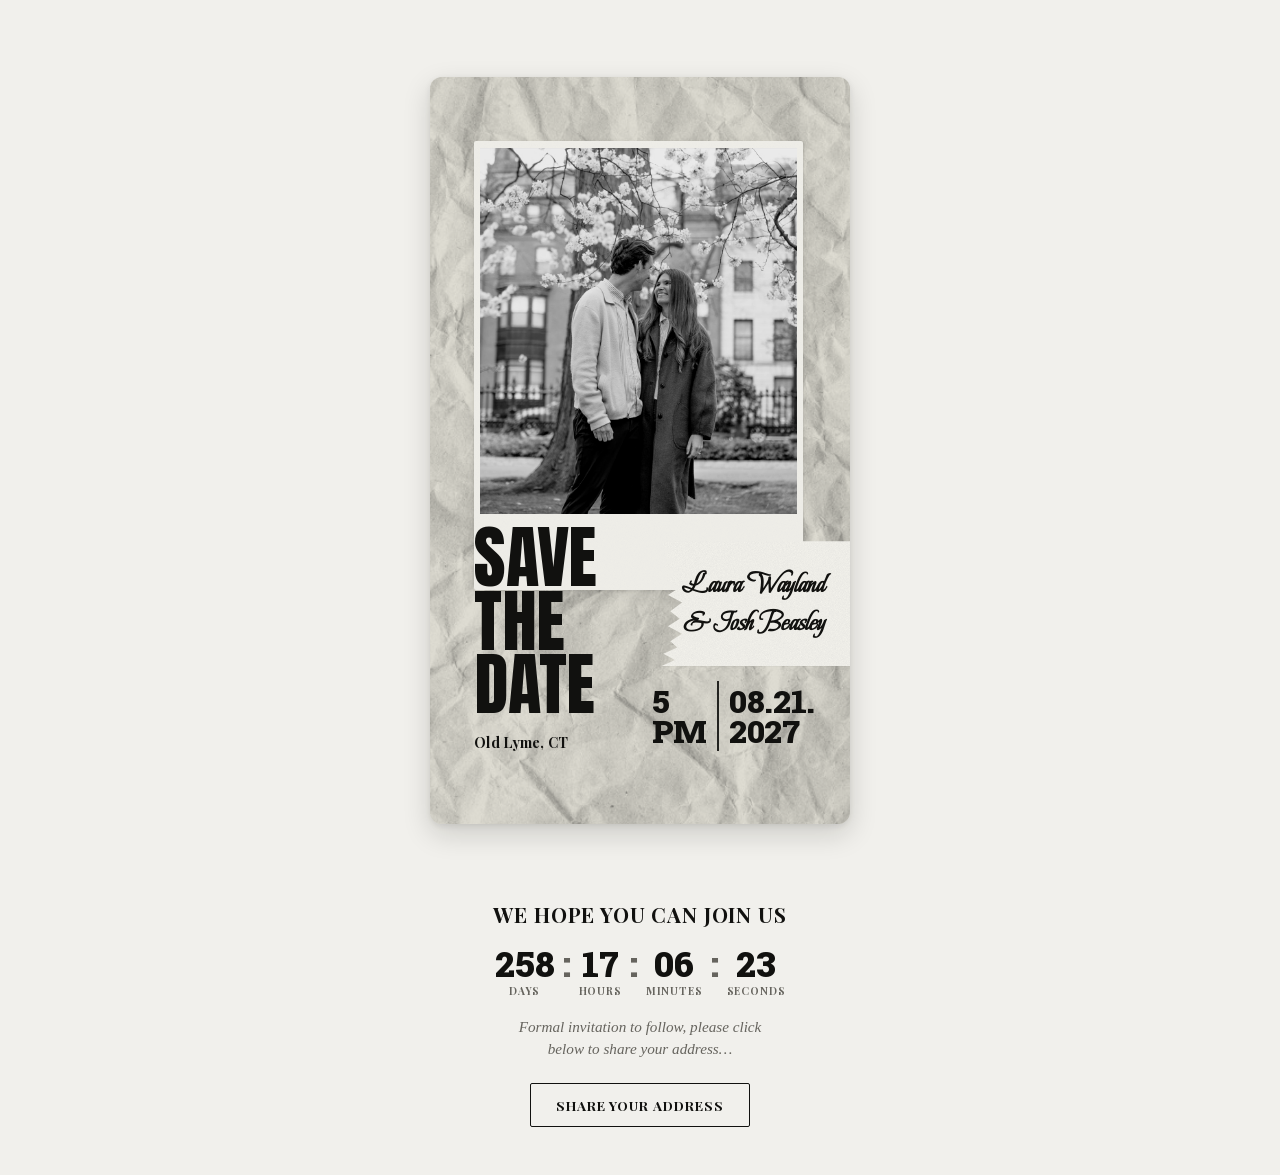
==== commit 1e9a4333: "updates" ====
--- a/index.html
+++ b/index.html
@@ -3,18 +3,25 @@
 <head>
   <meta charset="UTF-8">
   <meta name="viewport" content="width=device-width, initial-scale=1.0, viewport-fit=cover">
-  <title>Josh &amp; Laura — Save the Date — August 21, 2027</title>
-  <meta name="description" content="Save the date for Josh &amp; Laura’s wedding on August 21, 2027 at 5 PM in Old Lyme, Connecticut.">
+  <title>Laura Wayland &amp; Josh Beasley — Save the Date — August 21, 2027</title>
+  <meta name="description" content="Save the date for Laura Wayland &amp; Josh Beasley’s wedding on August 21, 2027 at 5 PM in Old Lyme, Connecticut.">
 
-  <meta property="og:title" content="Josh &amp; Laura — Save the Date — August 21, 2027">
-  <meta property="og:description" content="Save the date for Josh &amp; Laura’s wedding on August 21, 2027 at 5 PM in Old Lyme, Connecticut.">
-  <meta property="og:image" content="assets/og-image.jpg">
+  <meta property="og:title" content="Laura Wayland &amp; Josh Beasley — Save the Date — August 21, 2027">
+  <meta property="og:description" content="Save the date for Laura Wayland &amp; Josh Beasley’s wedding on August 21, 2027 at 5 PM in Old Lyme, Connecticut.">
+  <meta property="og:image" content="https://www.lauraandjosh.com/assets/og-image.jpg">
+  <meta property="og:image:width" content="1200">
+  <meta property="og:image:height" content="630">
+  <meta property="og:url" content="https://www.lauraandjosh.com/">
   <meta property="og:type" content="website">
 
   <meta name="twitter:card" content="summary_large_image">
-  <meta name="twitter:title" content="Josh &amp; Laura — Save the Date — August 21, 2027">
-  <meta name="twitter:description" content="Save the date for Josh &amp; Laura’s wedding on August 21, 2027 at 5 PM in Old Lyme, Connecticut.">
-  <meta name="twitter:image" content="assets/og-image.jpg">
+  <meta name="twitter:title" content="Laura Wayland &amp; Josh Beasley — Save the Date — August 21, 2027">
+  <meta name="twitter:description" content="Save the date for Laura Wayland &amp; Josh Beasley’s wedding on August 21, 2027 at 5 PM in Old Lyme, Connecticut.">
+  <meta name="twitter:image" content="https://www.lauraandjosh.com/assets/og-image.jpg">
+
+  <link rel="icon" type="image/png" sizes="32x32" href="assets/favicon-32.png">
+  <link rel="icon" type="image/png" sizes="16x16" href="assets/favicon-16.png">
+  <link rel="apple-touch-icon" sizes="180x180" href="assets/apple-touch-icon.png">
 
   <link rel="stylesheet" href="styles.css">
 </head>
@@ -50,7 +57,7 @@
             id="couple-photo"
             class="photo-img"
             src="assets/couple-photo.jpg"
-            alt="Josh and Laura"
+            alt="Laura Wayland and Josh Beasley"
             style="object-position: 50% 32%;"
             onerror="this.onerror=null;this.src='assets/photo-placeholder.svg';">
         </div>
@@ -69,8 +76,8 @@
     <div class="layer names-strip">
       <div class="strip-paper" data-anim="strip" aria-hidden="true"></div>
       <p class="strip-text" data-anim="names">
-        <span class="name-line">Josh</span>
-        <span class="name-line">&amp; Laura</span>
+        <span class="name-line">Laura Wayland</span>
+        <span class="name-line">&amp; Josh Beasley</span>
       </p>
     </div>
 
@@ -98,8 +105,6 @@
     <p class="layer location-line" data-anim="location" aria-hidden="true">Old Lyme, CT</p>
 
   </article>
-
-  <button type="button" class="replay-btn" id="replay-btn" hidden>Replay animation</button>
 </main>
 
 <section class="join-section" aria-label="Join us">
@@ -133,10 +138,9 @@
 
   <p class="join-body">Formal invitation to follow, please click below to share your address&hellip;</p>
 
-  <!-- Placeholder link — replace href with the Google Form share URL when ready. -->
   <a class="address-btn"
      id="address-btn"
-     href="#"
+     href="https://forms.gle/V6bKL78ozwmJopm16"
      target="_blank"
      rel="noopener noreferrer">Share your address</a>
 </section>
--- a/styles.css
+++ b/styles.css
@@ -19,11 +19,11 @@
 }
 
 @font-face {
-  font-family: 'Waterfall';
+  font-family: 'Beau Rivage';
   font-style: normal;
   font-weight: 400;
   font-display: swap;
-  src: url('assets/fonts/waterfall-latin.woff2') format('woff2');
+  src: url('assets/fonts/beau-rivage-latin.woff2') format('woff2');
 }
 
 @font-face {
@@ -217,10 +217,13 @@
   flex-direction: column;
   align-items: flex-start;
   justify-content: center;
-  padding-left: 20%;
-  font-family: 'Waterfall', 'Brush Script MT', cursive;
-  font-size: 10.5cqw;
-  line-height: 1.25;
+  padding-left: 13%;
+  padding-right: 9%;
+  font-family: 'Beau Rivage', 'Brush Script MT', cursive;
+  font-weight: 700;
+  font-size: 6.6cqw;
+  line-height: 1.35;
+  white-space: nowrap;
   color: var(--ink);
 }
 
@@ -288,32 +291,6 @@
   letter-spacing: 0.01em;
   color: var(--ink);
 }
-
-/* ─── Replay control ─────────────────────────────────────── */
-
-.replay-btn {
-  font-family: Georgia, 'Times New Roman', serif;
-  font-size: 0.8rem;
-  letter-spacing: 0.06em;
-  text-transform: uppercase;
-  color: var(--ink-muted);
-  background: transparent;
-  border: none;
-  cursor: pointer;
-  padding: 12px 16px;
-  min-height: 44px;
-  min-width: 44px;
-  border-radius: 6px;
-}
-
-.replay-btn:hover { color: var(--ink); }
-
-.replay-btn:focus-visible {
-  outline: 2px solid var(--ink);
-  outline-offset: 2px;
-}
-
-.replay-btn[hidden] { display: none; }
 
 /* ─── Accessibility utility ──────────────────────────────── */
 
@@ -478,7 +455,6 @@
 
 @media (max-width: 340px) {
   .headline-line { font-size: 17.5cqw; }
-  .strip-text { font-size: 11.2cqw; }
   .td-line { font-size: 8.2cqw; }
   .location-line { font-size: 3.8cqw; }
 }
@@ -522,20 +498,22 @@
 .countdown {
   display: flex;
   align-items: flex-start;
-  gap: 0.6rem;
+  justify-content: center;
+  flex-wrap: wrap;
+  gap: 0.4rem 0.5rem;
+  max-width: 100%;
 }
 
 .cd-group {
   display: flex;
   flex-direction: column;
   align-items: center;
-  min-width: 2.6em;
 }
 
 .cd-num {
   font-family: 'Roboto Slab', Georgia, serif;
   font-weight: 900;
-  font-size: clamp(1.6rem, 7vw, 2.2rem);
+  font-size: clamp(0.85rem, 7vw, 2.2rem);
   line-height: 1;
   color: var(--ink);
   font-variant-numeric: tabular-nums;
@@ -554,7 +532,7 @@
 .cd-sep {
   font-family: 'Roboto Slab', Georgia, serif;
   font-weight: 900;
-  font-size: clamp(1.6rem, 7vw, 2.2rem);
+  font-size: clamp(0.85rem, 7vw, 2.2rem);
   line-height: 1;
   color: var(--ink-muted);
 }
@@ -571,6 +549,8 @@
 
 .address-btn {
   display: inline-block;
+  max-width: 100%;
+  box-sizing: border-box;
   margin-top: 0.3rem;
   padding: 0.85em 1.8em;
   min-height: 44px;
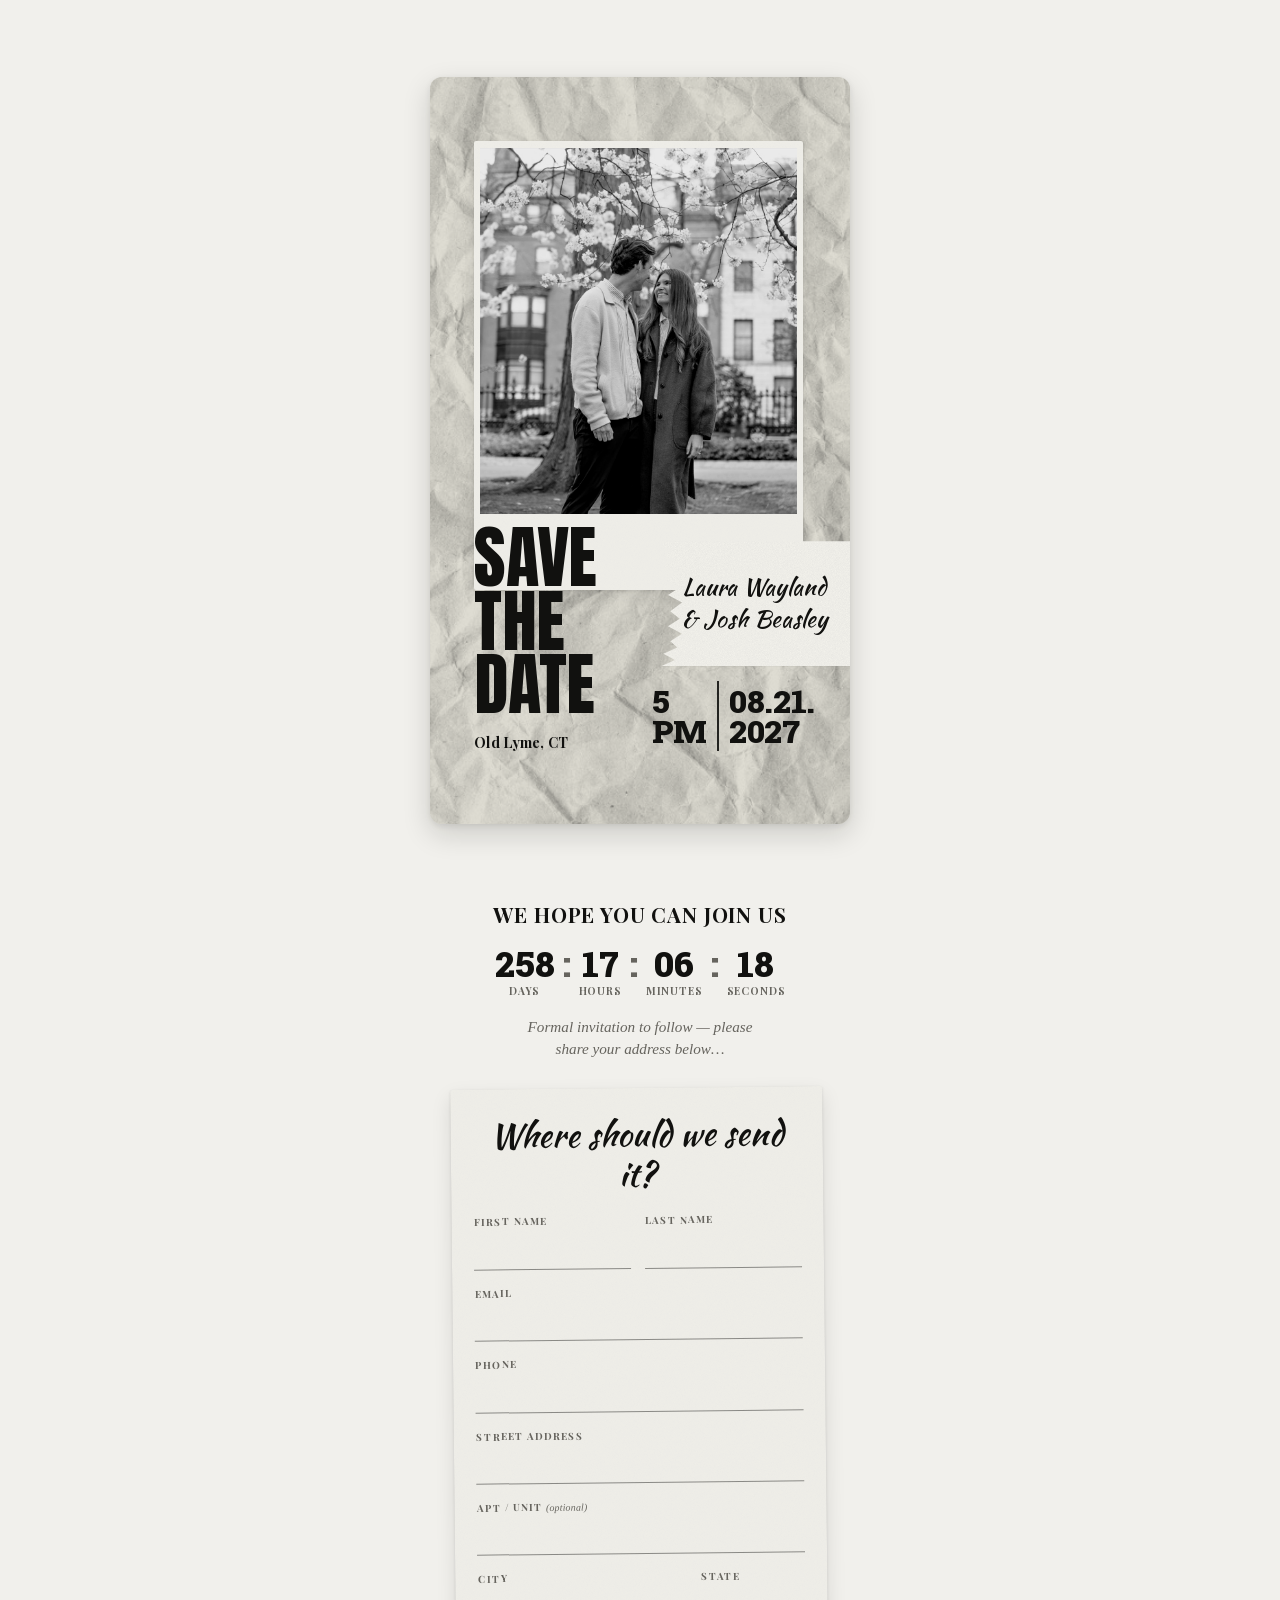
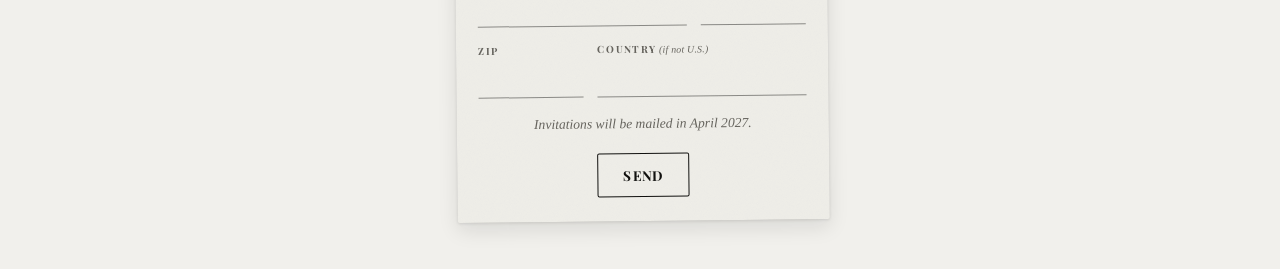
==== commit 1deee68d: "form update" ====
--- a/index.html
+++ b/index.html
@@ -136,13 +136,89 @@
     </div>
   </div>
 
-  <p class="join-body">Formal invitation to follow, please click below to share your address&hellip;</p>
-
-  <a class="address-btn"
-     id="address-btn"
-     href="https://forms.gle/V6bKL78ozwmJopm16"
-     target="_blank"
-     rel="noopener noreferrer">Share your address</a>
+  <p class="join-body">Formal invitation to follow &mdash; please share your address below&hellip;</p>
+
+  <!-- Address form. Submits straight to the Google Form (see script.js,
+       "Address form") — nothing is stored on this site. The entry.* IDs
+       in script.js map these fields to the Google Form's questions. -->
+  <div class="address-card" id="address-card">
+    <form class="address-form" id="address-form" hidden>
+      <p class="af-title">Where should we send it?</p>
+
+      <div class="af-row">
+        <label class="af-field">
+          <span class="af-label">First name</span>
+          <input name="first" type="text" autocomplete="given-name" required>
+        </label>
+        <label class="af-field">
+          <span class="af-label">Last name</span>
+          <input name="last" type="text" autocomplete="family-name" required>
+        </label>
+      </div>
+
+      <label class="af-field">
+        <span class="af-label">Email</span>
+        <input name="email" type="email" autocomplete="email" required>
+      </label>
+
+      <label class="af-field">
+        <span class="af-label">Phone</span>
+        <input name="phone" type="tel" autocomplete="tel" required>
+      </label>
+
+      <label class="af-field">
+        <span class="af-label">Street address</span>
+        <input name="street" type="text" autocomplete="address-line1" required>
+      </label>
+
+      <label class="af-field">
+        <span class="af-label">Apt / Unit <em>(optional)</em></span>
+        <input name="unit" type="text" autocomplete="address-line2">
+      </label>
+
+      <div class="af-row">
+        <label class="af-field af-grow">
+          <span class="af-label">City</span>
+          <input name="city" type="text" autocomplete="address-level2" required>
+        </label>
+        <label class="af-field af-narrow">
+          <span class="af-label">State</span>
+          <input name="state" type="text" autocomplete="address-level1" required>
+        </label>
+      </div>
+
+      <div class="af-row">
+        <label class="af-field af-narrow">
+          <span class="af-label">ZIP</span>
+          <input name="zip" type="text" autocomplete="postal-code" inputmode="numeric" required>
+        </label>
+        <label class="af-field af-grow">
+          <span class="af-label">Country <em>(if not U.S.)</em></span>
+          <input name="country" type="text" autocomplete="country-name">
+        </label>
+      </div>
+
+      <p class="af-note">Invitations will be mailed in April 2027.</p>
+
+      <button class="address-btn af-submit" type="submit">Send</button>
+      <p class="af-error" id="af-error" role="alert" hidden>
+        Something went wrong &mdash; please try again, or use
+        <a href="https://forms.gle/V6bKL78ozwmJopm16" target="_blank" rel="noopener noreferrer">this form</a>.
+      </p>
+    </form>
+
+    <div class="af-thanks" id="af-thanks" tabindex="-1" hidden>
+      <p class="af-thanks-script">Thank you<span id="af-thanks-name"></span>!</p>
+      <p class="af-thanks-body">Keep an eye on your mailbox.</p>
+    </div>
+
+    <!-- Shown only if JavaScript is off (script.js reveals the form). -->
+    <a class="address-btn"
+       id="address-fallback"
+       href="https://forms.gle/V6bKL78ozwmJopm16"
+       target="_blank"
+       rel="noopener noreferrer">Share your address</a>
+  </div>
 </section>
 
 <script src="script.js" defer></script>
--- a/styles.css
+++ b/styles.css
@@ -19,11 +19,11 @@
 }
 
 @font-face {
-  font-family: 'Beau Rivage';
+  font-family: 'Kaushan Script';
   font-style: normal;
   font-weight: 400;
   font-display: swap;
-  src: url('assets/fonts/beau-rivage-latin.woff2') format('woff2');
+  src: url('assets/fonts/kaushan-script-latin.woff2') format('woff2');
 }
 
 @font-face {
@@ -56,6 +56,10 @@
 }
 
 * { box-sizing: border-box; }
+
+/* Classes that set display (e.g. .address-btn, .address-form) would
+   otherwise override the hidden attribute. */
+[hidden] { display: none !important; }
 
 html, body {
   margin: 0;
@@ -219,9 +223,9 @@
   justify-content: center;
   padding-left: 13%;
   padding-right: 9%;
-  font-family: 'Beau Rivage', 'Brush Script MT', cursive;
-  font-weight: 700;
-  font-size: 6.6cqw;
+  font-family: 'Kaushan Script', 'Brush Script MT', cursive;
+  font-weight: 400;
+  font-size: 5.6cqw;
   line-height: 1.35;
   white-space: nowrap;
   color: var(--ink);
@@ -576,3 +580,171 @@
   outline: 2px solid var(--ink);
   outline-offset: 3px;
 }
+
+/* ─── Address form ───────────────────────────────────────────
+   A piece of the poster's paper laid on the page: same ivory stock
+   and grain as the photo frame, a slight collage tilt, with fields
+   written on ruled ink lines. The card styling only applies once
+   script.js marks it .is-ready — without JS, the plain fallback link
+   to the Google Form shows instead. */
+
+.address-card {
+  width: 100%;
+  display: flex;
+  flex-direction: column;
+  align-items: center;
+}
+
+.address-card.is-ready {
+  margin-top: 0.6rem;
+  padding: 1.6rem 1.4rem 1.5rem;
+  background: var(--paper-light);
+  background-image: url('assets/paper-grain.svg');
+  background-size: 180px 180px;
+  background-blend-mode: multiply;
+  box-shadow: 0 1px 3px rgba(17, 17, 15, 0.10), 0 8px 20px rgba(17, 17, 15, 0.10);
+  border-radius: 2px;
+  transform: rotate(-0.6deg);
+  text-align: left;
+}
+
+.address-form {
+  width: 100%;
+  display: flex;
+  flex-direction: column;
+  gap: 1rem;
+}
+
+.af-title {
+  margin: 0 0 0.2rem;
+  text-align: center;
+  font-family: 'Kaushan Script', 'Brush Script MT', cursive;
+  font-weight: 400;
+  font-size: clamp(1.7rem, 7.5vw, 2.1rem);
+  line-height: 1.2;
+  color: var(--ink);
+}
+
+.af-row {
+  display: flex;
+  gap: 0.9rem;
+}
+
+.af-row > .af-field { flex: 1 1 0; min-width: 0; }
+.af-row > .af-grow { flex: 2 1 0; }
+.af-row > .af-narrow { flex: 1 1 0; }
+
+.af-field {
+  display: flex;
+  flex-direction: column;
+  gap: 0.15rem;
+}
+
+.af-label {
+  font-family: 'Playfair Display', Georgia, serif;
+  font-weight: 700;
+  font-size: 0.62rem;
+  letter-spacing: 0.1em;
+  text-transform: uppercase;
+  color: var(--ink-muted);
+}
+
+.af-label em {
+  font-family: Georgia, 'Times New Roman', serif;
+  font-weight: 400;
+  font-style: italic;
+  letter-spacing: 0.02em;
+  text-transform: none;
+}
+
+.af-field input {
+  width: 100%;
+  min-width: 0;
+  min-height: 40px;
+  padding: 0.35rem 0.1rem;
+  font-family: Georgia, 'Times New Roman', serif;
+  font-size: 1rem; /* ≥16px keeps iOS from zooming on focus */
+  color: var(--ink);
+  background: transparent;
+  border: 0;
+  border-bottom: 1.5px solid rgba(17, 17, 15, 0.45);
+  border-radius: 0;
+  outline: none;
+  -webkit-appearance: none;
+  appearance: none;
+  transition: border-color 200ms ease;
+}
+
+.af-field input:focus {
+  border-bottom-color: var(--ink);
+  box-shadow: 0 1.5px 0 var(--ink);
+}
+
+.af-field input:user-invalid {
+  border-bottom-color: #9A3B2E;
+  box-shadow: 0 1.5px 0 #9A3B2E;
+}
+
+/* Keep browser autofill from painting the fields yellow/blue. */
+.af-field input:-webkit-autofill {
+  -webkit-box-shadow: 0 0 0 40px var(--paper-light) inset;
+  -webkit-text-fill-color: var(--ink);
+}
+
+.af-note {
+  margin: 0.2rem 0 0;
+  text-align: center;
+  font-family: Georgia, 'Times New Roman', serif;
+  font-style: italic;
+  font-size: 0.85rem;
+  color: var(--ink-muted);
+}
+
+.af-submit {
+  align-self: center;
+  cursor: pointer;
+}
+
+.af-submit:disabled {
+  opacity: 0.55;
+  cursor: progress;
+}
+
+.af-error {
+  margin: 0;
+  text-align: center;
+  font-family: Georgia, 'Times New Roman', serif;
+  font-size: 0.85rem;
+  color: #9A3B2E;
+}
+
+.af-error a { color: inherit; }
+
+.af-thanks {
+  padding: 0.6rem 0;
+  text-align: center;
+  outline: none;
+}
+
+.af-thanks-script {
+  margin: 0;
+  font-family: 'Kaushan Script', 'Brush Script MT', cursive;
+  font-weight: 400;
+  font-size: clamp(2rem, 9vw, 2.6rem);
+  line-height: 1.2;
+  color: var(--ink);
+}
+
+.af-thanks-body {
+  margin: 0.4rem 0 0;
+  font-family: 'Playfair Display', Georgia, serif;
+  font-weight: 700;
+  font-size: 0.75rem;
+  letter-spacing: 0.1em;
+  text-transform: uppercase;
+  color: var(--ink-muted);
+}
+
+@media (max-width: 360px) {
+  .af-row { flex-direction: column; gap: 1rem; }
+}
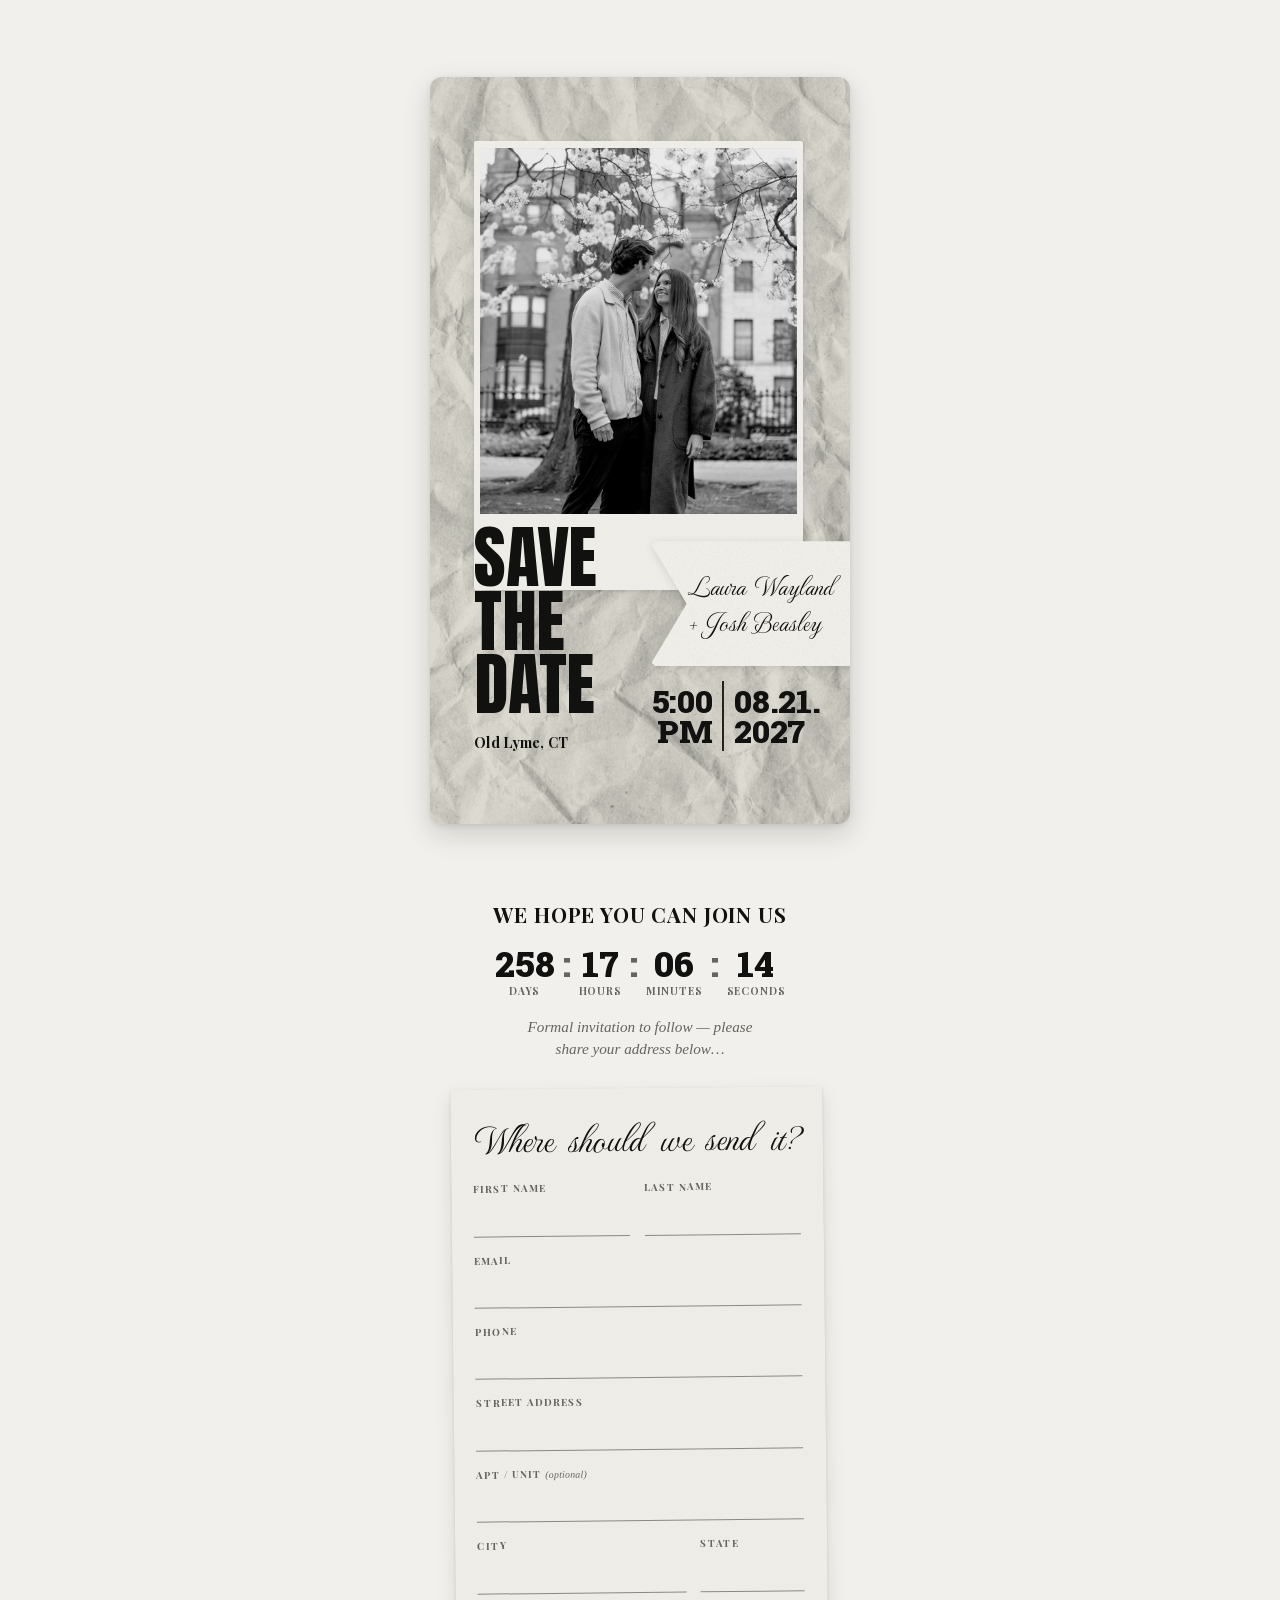
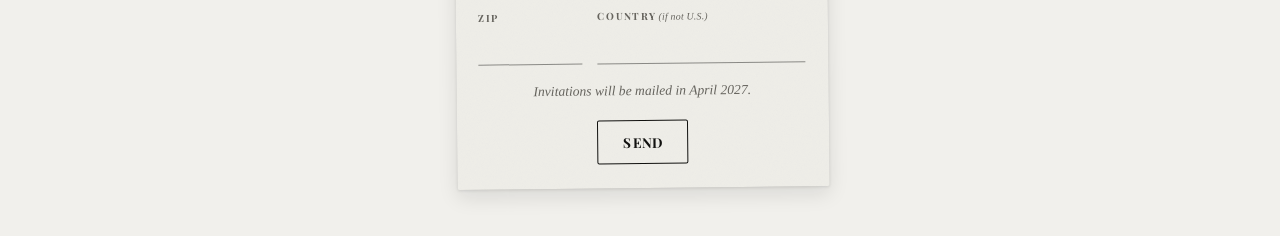
==== commit ce2de994: "laura edits" ====
--- a/index.html
+++ b/index.html
@@ -77,7 +77,7 @@
       <div class="strip-paper" data-anim="strip" aria-hidden="true"></div>
       <p class="strip-text" data-anim="names">
         <span class="name-line">Laura Wayland</span>
-        <span class="name-line">&amp; Josh Beasley</span>
+        <span class="name-line">+ Josh Beasley</span>
       </p>
     </div>
 
@@ -85,7 +85,7 @@
     <div class="layer timedate">
       <div class="td-group" data-anim="timedate" aria-hidden="true">
         <div class="td-col">
-          <span class="td-line">5</span>
+          <span class="td-line">5:00</span>
           <span class="td-line">PM</span>
         </div>
         <div class="td-sep"></div>
--- a/styles.css
+++ b/styles.css
@@ -19,11 +19,11 @@
 }
 
 @font-face {
-  font-family: 'Kaushan Script';
+  font-family: 'MonteCarlo';
   font-style: normal;
   font-weight: 400;
   font-display: swap;
-  src: url('assets/fonts/kaushan-script-latin.woff2') format('woff2');
+  src: url('assets/fonts/montecarlo-latin.woff2') format('woff2');
 }
 
 @font-face {
@@ -198,17 +198,29 @@
 .strip-paper {
   position: absolute;
   inset: 0;
+  /* The shadow lives here and the paper + cut shape on ::before, so the
+     shadow traces the ribbon's outline (a clip-path on the same element
+     would clip its own shadow away). That outline is what keeps the
+     upper tail visible where it overlaps the same-colored photo frame. */
+  filter: drop-shadow(0 2px 4px rgba(17, 17, 15, 0.12));
+}
+
+.strip-paper::before {
+  content: '';
+  position: absolute;
+  inset: 0;
   background: var(--paper-light);
   background-image: url('assets/paper-grain.svg');
   background-size: 140px 140px;
   background-blend-mode: multiply;
-  filter: drop-shadow(0 2px 4px rgba(17, 17, 15, 0.12));
+  /* Swallowtail ribbon end: two points with a V notch cut between
+     them. The extra vertices at each tip bevel it slightly so the
+     points read as cut ribbon rather than razor-sharp. */
   clip-path: polygon(
     100% 0%,
-    7% 0%, 3% 4%, 9% 7%, 4% 11%, 10% 15%,
-    5% 20%, 11% 25%, 6% 31%, 12% 37%, 7% 43%,
-    13% 49%, 8% 56%, 12% 62%, 7% 68%, 13% 74%,
-    8% 80%, 11% 85%, 5% 90%, 10% 95%, 4% 100%,
+    1.5% 0%, 0% 3%,
+    15% 50%,
+    0% 97%, 1.5% 100%,
     100% 100%
   );
 }
@@ -221,11 +233,12 @@
   flex-direction: column;
   align-items: flex-start;
   justify-content: center;
-  padding-left: 13%;
+  padding-left: 15%;
   padding-right: 9%;
-  font-family: 'Kaushan Script', 'Brush Script MT', cursive;
+  font-family: 'MonteCarlo', 'Brush Script MT', cursive;
   font-weight: 400;
-  font-size: 5.6cqw;
+  font-size: 6.3cqw;
+  word-spacing: 0.15em; /* MonteCarlo's own spaces nearly vanish */
   line-height: 1.35;
   white-space: nowrap;
   color: var(--ink);
@@ -255,6 +268,12 @@
   display: flex;
   flex-direction: column;
   line-height: 0.95;
+}
+
+/* "5" over "PM": right-aligned so both lines sit flush against the
+   separator. */
+.td-col:first-child {
+  align-items: flex-end;
 }
 
 /* Both rows of each column share one size/weight/color — the video
@@ -368,7 +387,10 @@
 }
 html.anim-armed [data-anim="names"] {
   transform: translateY(-26px) scale(0.97);
-  transform-origin: left center;
+  /* Right-anchored so the breathing zoom grows the names leftward into
+     the ribbon's notch space; anchored left, the end of "Wayland" was
+     pushed past the poster's clipped right edge at peak scale. */
+  transform-origin: right center;
 }
 html.anim-armed [data-anim="timedate"] {
   transform: translateY(-26px) scale(0.97);
@@ -610,6 +632,7 @@
 
 .address-form {
   width: 100%;
+  container-type: inline-size; /* lets .af-title size to the form's width */
   display: flex;
   flex-direction: column;
   gap: 1rem;
@@ -618,10 +641,14 @@
 .af-title {
   margin: 0 0 0.2rem;
   text-align: center;
-  font-family: 'Kaushan Script', 'Brush Script MT', cursive;
+  font-family: 'MonteCarlo', 'Brush Script MT', cursive;
   font-weight: 400;
-  font-size: clamp(1.7rem, 7.5vw, 2.1rem);
+  /* One line at every width: scales down with the form (cqi) rather
+     than wrapping, capped at 2.5rem on wider screens. */
+  font-size: min(2.5rem, 12cqi);
+  word-spacing: 0.15em;
   line-height: 1.2;
+  white-space: nowrap;
   color: var(--ink);
 }
 
@@ -728,9 +755,10 @@
 
 .af-thanks-script {
   margin: 0;
-  font-family: 'Kaushan Script', 'Brush Script MT', cursive;
+  font-family: 'MonteCarlo', 'Brush Script MT', cursive;
   font-weight: 400;
-  font-size: clamp(2rem, 9vw, 2.6rem);
+  font-size: clamp(2.3rem, 10vw, 2.9rem);
+  word-spacing: 0.15em;
   line-height: 1.2;
   color: var(--ink);
 }
